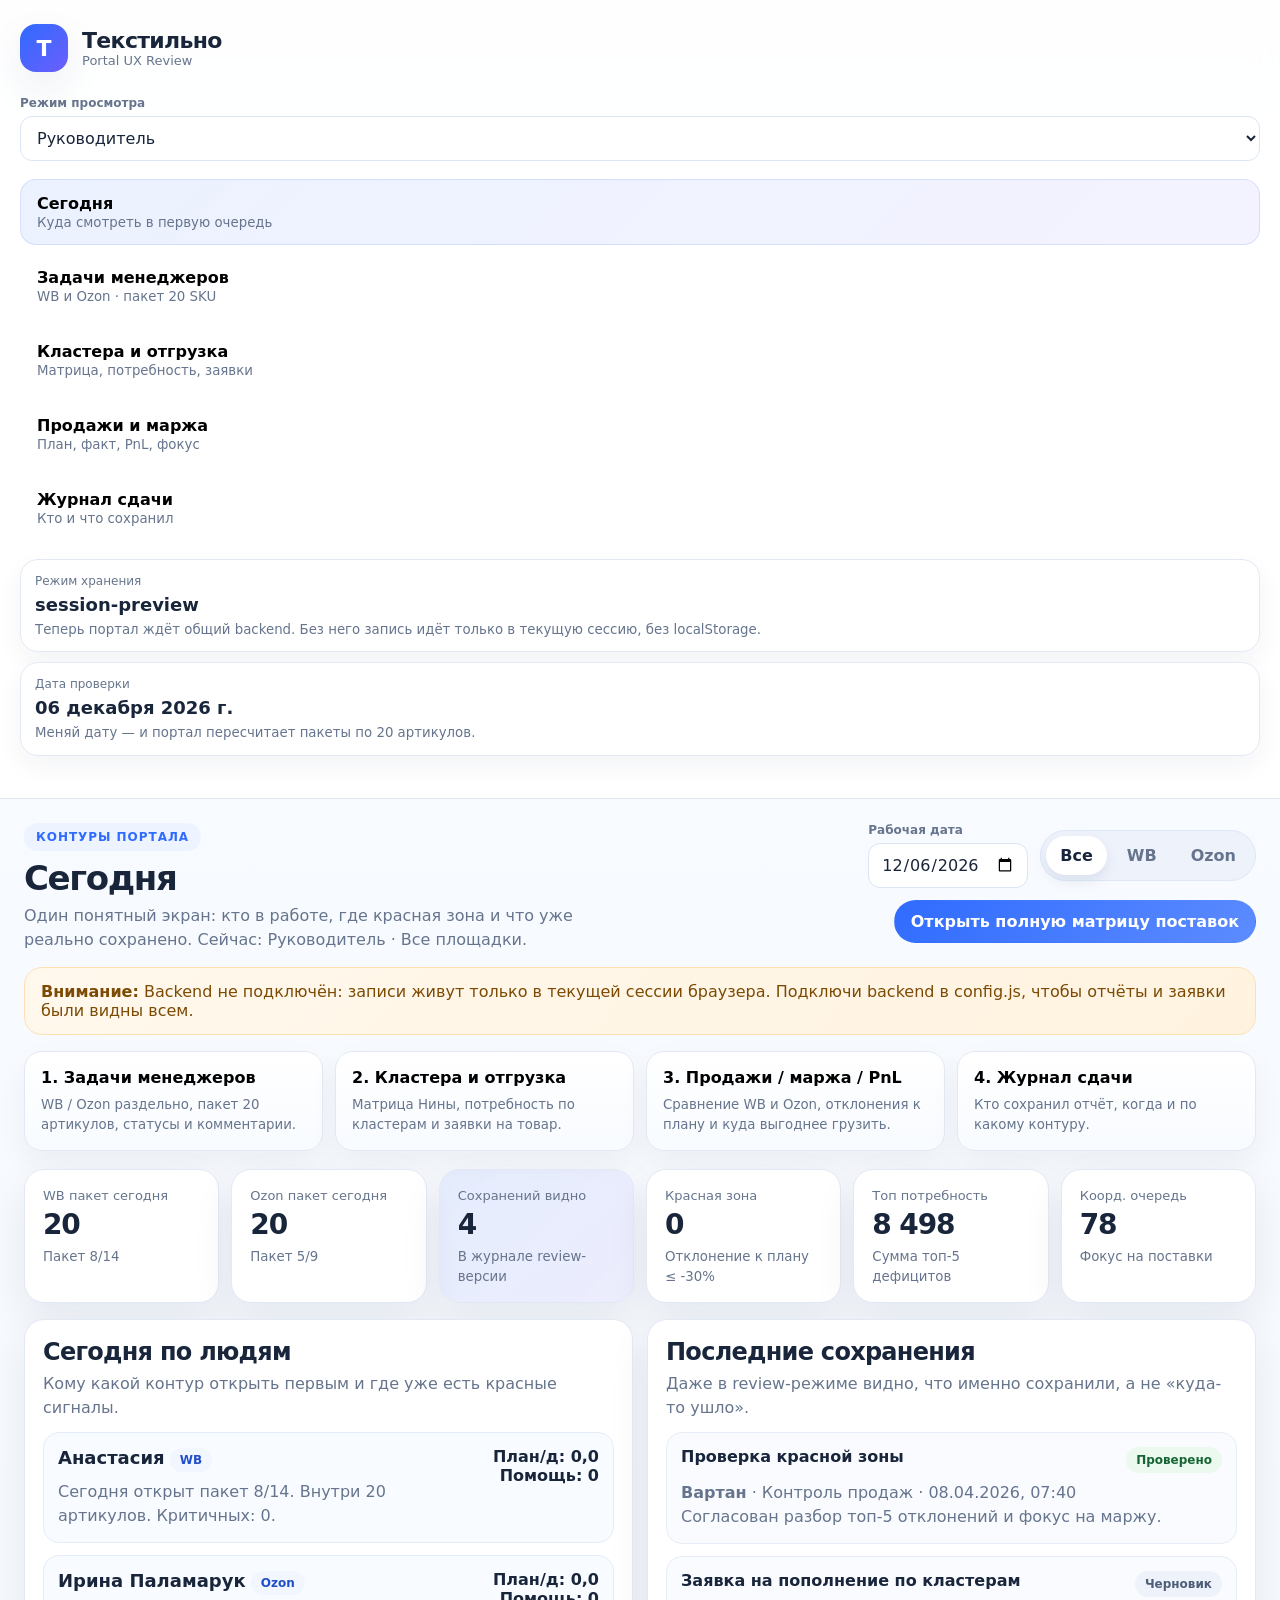
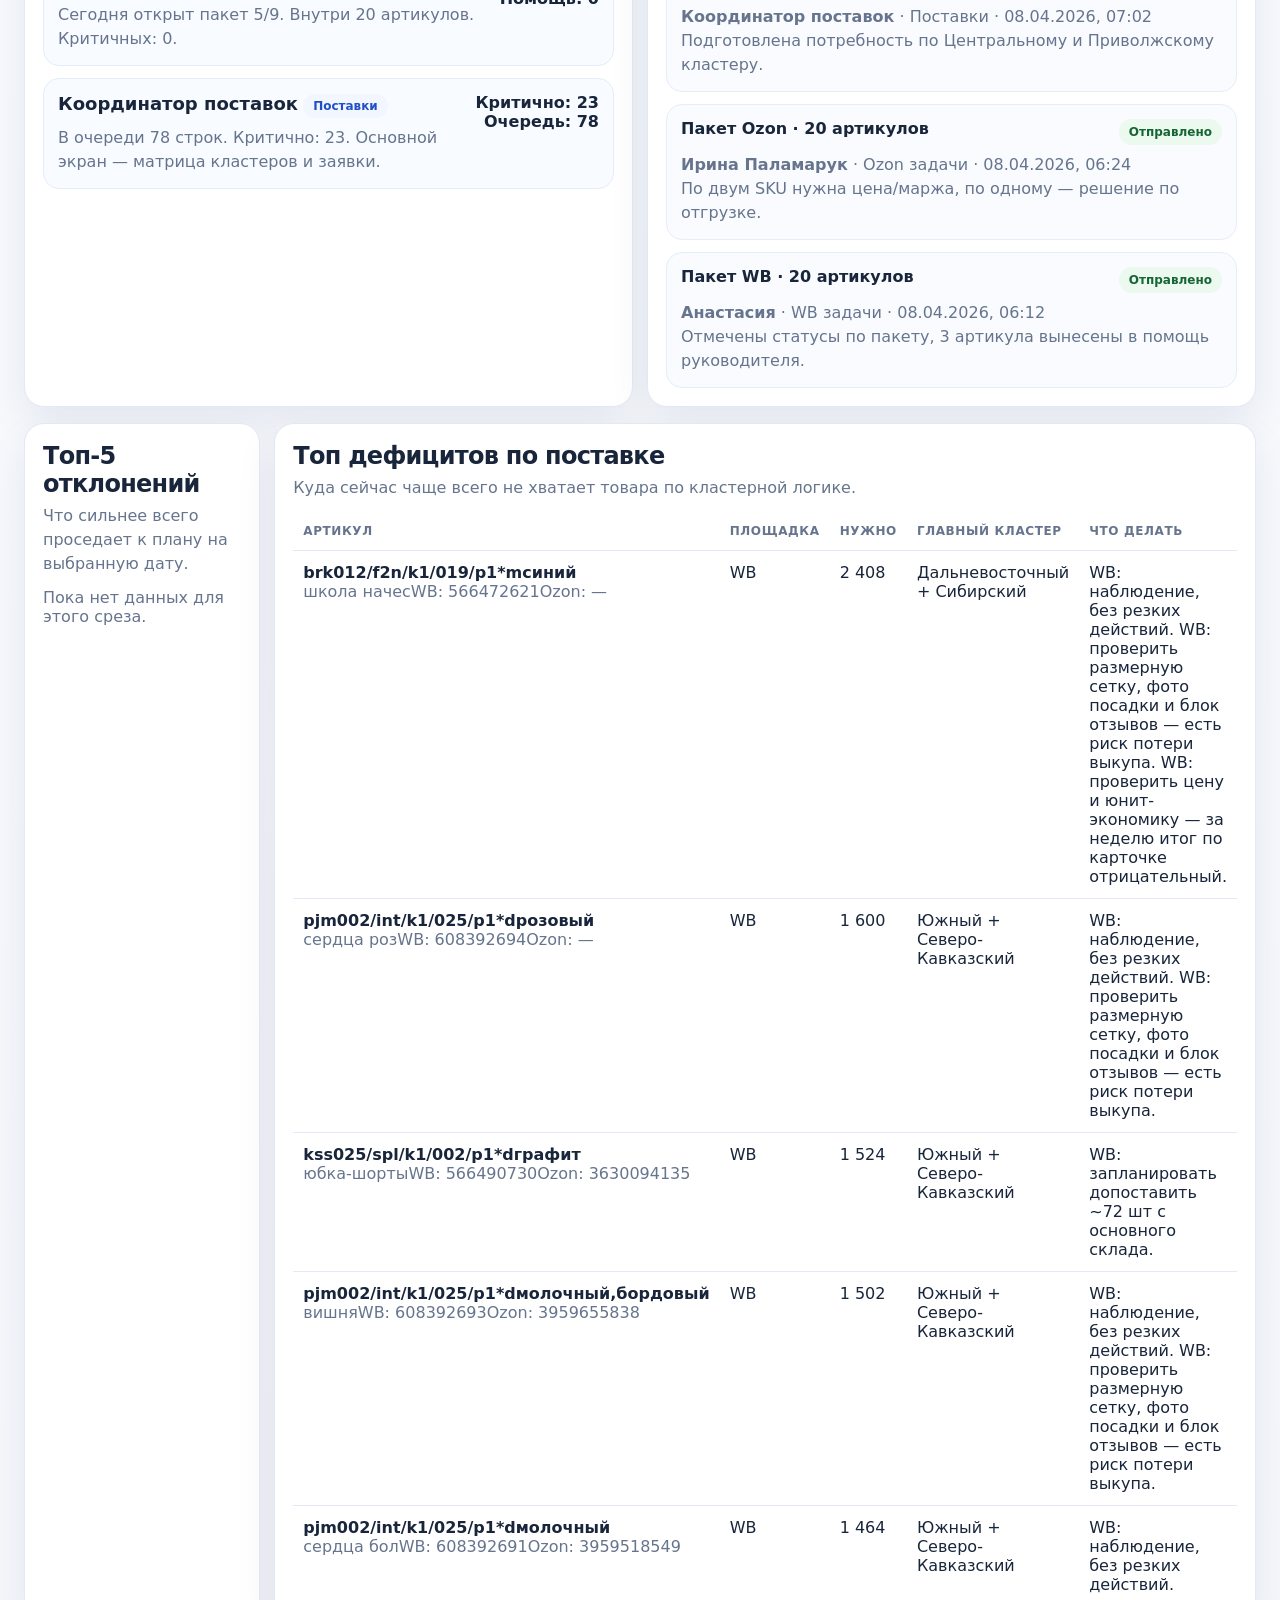
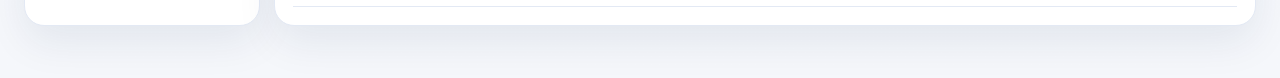
==== index.html @ 6811f9a3 "Add files via upload" ====
<!DOCTYPE html>
<html lang="ru">
<head>
  <meta charset="UTF-8" />
  <meta name="viewport" content="width=device-width, initial-scale=1.0" />
  <title>Текстильно · Portal UX Review</title>
  <meta name="description" content="UX-review версия портала Текстильно: контуры задач, поставок, контроля и отчетности в одном понятном каркасе." />
  <link rel="stylesheet" href="portal.css" />
  <script src="config.js"></script>
  <script defer src="shared-storage.js"></script>
  <script defer src="portal.js"></script>
</head>
<body>
  <div class="portal-shell">
    <aside class="sidebar">
      <div class="brand-block">
        <div class="brand-mark">Т</div>
        <div>
          <div class="brand-name">Текстильно</div>
          <div class="brand-sub">Portal UX Review</div>
        </div>
      </div>

      <section class="side-section">
        <label class="field">
          <span>Режим просмотра</span>
          <select id="roleSelect">
            <option value="leader">Руководитель</option>
            <option value="manager_wb">Менеджер WB</option>
            <option value="manager_ozon">Менеджер Ozon</option>
            <option value="coordinator_supply">Координатор поставок</option>
          </select>
        </label>
      </section>

      <nav class="main-nav" id="mainNav">
        <button class="nav-link active" data-view="dashboard"><span>Сегодня</span><small>Куда смотреть в первую очередь</small></button>
        <button class="nav-link" data-view="tasks"><span>Задачи менеджеров</span><small>WB и Ozon · пакет 20 SKU</small></button>
        <button class="nav-link" data-view="supply"><span>Кластера и отгрузка</span><small>Матрица, потребность, заявки</small></button>
        <button class="nav-link" data-view="control"><span>Продажи и маржа</span><small>План, факт, PnL, фокус</small></button>
        <button class="nav-link" data-view="reports"><span>Журнал сдачи</span><small>Кто и что сохранил</small></button>
      </nav>

      <section class="side-section compact-cards">
        <article class="mini-card">
          <span>Режим хранения</span>
          <strong id="storageModeLabel">—</strong>
          <small>Теперь портал ждёт общий backend. Без него запись идёт только в текущую сессию, без localStorage.</small>
        </article>
        <article class="mini-card">
          <span>Дата проверки</span>
          <strong id="currentDateLabel">—</strong>
          <small>Меняй дату — и портал пересчитает пакеты по 20 артикулов.</small>
        </article>
      </section>
    </aside>

    <div class="content-shell">
      <header class="topbar">
        <div>
          <div class="eyebrow">Контуры портала</div>
          <h1 id="pageTitle">Обзор</h1>
          <p id="pageSubtitle">Собрали один понятный каркас: задачи, поставки, контроль продаж и видимость отчетности.</p>
        </div>
        <div class="topbar-actions">
          <label class="field compact">
            <span>Рабочая дата</span>
            <input id="workDateInput" type="date" />
          </label>
          <div class="segmented" id="platformToggle">
            <button class="seg-btn active" data-platform="All" type="button">Все</button>
            <button class="seg-btn" data-platform="WB" type="button">WB</button>
            <button class="seg-btn" data-platform="Ozon" type="button">Ozon</button>
          </div>
          <a class="btn btn-primary" href="nina.html">Открыть полную матрицу поставок</a>
        </div>
      </header>

      <section class="sync-banner" id="syncBanner">
        <strong>Важно:</strong> это review-сборка для проверки удобства. Она показывает, что именно сохранено и кем, но общая центральная синхронизация появится после подключения Supabase.
      </section>

      <section class="contour-strip" id="contourStrip">
        <button class="contour-tile active" data-view="tasks" type="button">
          <strong>1. Задачи менеджеров</strong>
          <small>WB / Ozon раздельно, пакет 20 артикулов, статусы и комментарии.</small>
        </button>
        <button class="contour-tile" data-view="supply" type="button">
          <strong>2. Кластера и отгрузка</strong>
          <small>Матрица Нины, потребность по кластерам и заявки на товар.</small>
        </button>
        <button class="contour-tile" data-view="control" type="button">
          <strong>3. Продажи / маржа / PnL</strong>
          <small>Сравнение WB и Ozon, отклонения к плану и куда выгоднее грузить.</small>
        </button>
        <button class="contour-tile" data-view="reports" type="button">
          <strong>4. Журнал сдачи</strong>
          <small>Кто сохранил отчёт, когда и по какому контуру.</small>
        </button>
      </section>

      <main class="views">
        <section class="view active" id="view-dashboard">
          <section class="kpi-grid" id="dashboardCards"></section>

          <section class="two-col">
            <article class="panel">
              <div class="panel-head">
                <div>
                  <h2>Сегодня по людям</h2>
                  <p>Кому какой контур открыть первым и где уже есть красные сигналы.</p>
                </div>
              </div>
              <div id="peopleFocus" class="stack-list"></div>
            </article>

            <article class="panel">
              <div class="panel-head">
                <div>
                  <h2>Последние сохранения</h2>
                  <p>Даже в review-режиме видно, что именно сохранили, а не «куда-то ушло».</p>
                </div>
              </div>
              <div id="activityFeed" class="activity-feed"></div>
            </article>
          </section>

          <section class="two-col">
            <article class="panel">
              <div class="panel-head">
                <div>
                  <h2>Топ-5 отклонений</h2>
                  <p>Что сильнее всего проседает к плану на выбранную дату.</p>
                </div>
              </div>
              <div id="dashboardDeviations" class="simple-table-wrap"></div>
            </article>

            <article class="panel">
              <div class="panel-head">
                <div>
                  <h2>Топ дефицитов по поставке</h2>
                  <p>Куда сейчас чаще всего не хватает товара по кластерной логике.</p>
                </div>
              </div>
              <div id="dashboardSupply" class="simple-table-wrap"></div>
            </article>
          </section>
        </section>

        <section class="view" id="view-tasks">
          <section class="panel panel-margin">
            <div class="panel-head panel-head-spread">
              <div>
                <h2>Пакет задач на день</h2>
                <p id="taskPackMeta">Фиксируем пакет по 20 артикулов. Менеджер отмечает только статус и комментарий.</p>
              </div>
              <div class="toolbar compact-toolbar">
                <label class="field compact">
                  <span>Статус</span>
                  <select id="taskStatusFilter">
                    <option value="all">Все</option>
                    <option value="todo">Не начато</option>
                    <option value="in_progress">В работе</option>
                    <option value="done">Готово</option>
                    <option value="need_help">Нужна помощь</option>
                  </select>
                </label>
                <label class="field search-field">
                  <span>Поиск</span>
                  <input id="taskSearchInput" type="search" placeholder="Артикул, товар, задача" />
                </label>
                <button class="btn btn-ghost" id="saveDailySummaryBtn" type="button">Сохранить срез дня</button>
              </div>
            </div>
            <div id="taskManagerCard" class="manager-focus-card"></div>
            <div class="table-scroll" id="tasksTableWrap"></div>
          </section>
        </section>

        <section class="view" id="view-supply">
          <section class="kpi-grid" id="supplyCards"></section>

          <section class="two-col supply-layout">
            <article class="panel">
              <div class="panel-head">
                <div>
                  <h2>Куда сейчас не хватает товара</h2>
                  <p>Топ артикулов по суммарной потребности и главный кластерный провал.</p>
                </div>
                <a class="btn btn-ghost" href="nina.html">Перейти в матрицу</a>
              </div>
              <div id="supplyDeficitsTable" class="simple-table-wrap"></div>
            </article>

            <article class="panel">
              <div class="panel-head">
                <div>
                  <h2>Потребность по кластерам</h2>
                  <p>Компактно, чтобы понять, куда смотреть раньше полной матрицы.</p>
                </div>
              </div>
              <div id="clusterNeedTable" class="simple-table-wrap"></div>
            </article>
          </section>
        </section>

        <section class="view" id="view-control">
          <section class="two-col control-top">
            <article class="panel chart-panel">
              <div class="panel-head panel-head-spread">
                <div>
                  <h2>План vs факт по дням</h2>
                  <p>Не весь зоопарк метрик, а одна понятная картинка по выбранному артикулу.</p>
                </div>
                <div class="toolbar compact-toolbar">
                  <label class="field compact wide-select">
                    <span>Артикул</span>
                    <select id="chartArticleSelect"></select>
                  </label>
                  <div class="segmented" id="metricToggle">
                    <button class="seg-btn active" data-metric="orders" type="button">Заказы</button>
                    <button class="seg-btn" data-metric="revenue" type="button">Выручка</button>
                  </div>
                </div>
              </div>
              <div id="chartMeta" class="chart-meta">—</div>
              <div id="lineChart" class="line-chart"></div>
            </article>

            <article class="panel">
              <div class="panel-head">
                <div>
                  <h2>Куда выгоднее грузить</h2>
                  <p>Для SKU, которые есть и на WB, и на Ozon: смотрим плановую маржу и текущий темп.</p>
                </div>
              </div>
              <div id="marginCompareTable" class="simple-table-wrap"></div>
            </article>
          </section>

          <section class="panel panel-margin">
            <div class="panel-head">
              <div>
                <h2>Красная зона к плану</h2>
                <p>Отдельно от дневных задач: это то, что уже мешает продажам и марже.</p>
              </div>
            </div>
            <div id="controlDeviationTable" class="simple-table-wrap"></div>
          </section>
        </section>

        <section class="view" id="view-reports">
          <section class="panel panel-margin">
            <div class="panel-head panel-head-spread">
              <div>
                <h2>Журнал отчетности</h2>
                <p>Главная проверка удобства: видно ли, кто и что сохранил.</p>
              </div>
              <div class="toolbar compact-toolbar">
                <button class="btn btn-ghost" id="exportReportsBtn" type="button">Экспорт JSON</button>
                <label class="btn btn-ghost btn-file" for="importReportsInput">Импорт JSON<input id="importReportsInput" type="file" accept=".json" /></label>
              </div>
            </div>
            <div class="report-summary" id="reportSummary"></div>
            <div id="reportsTable" class="simple-table-wrap"></div>
          </section>
        </section>
      </main>
    </div>
  </div>
</body>
</html>
---- portal.css ----
:root {
  --bg: #f5f7fb;
  --panel: #ffffff;
  --line: #e3e9f4;
  --line-soft: rgba(47, 107, 255, .12);
  --text: #18253a;
  --muted: #66758d;
  --blue: #2f6bff;
  --blue-soft: #eef4ff;
  --green: #1f7a4d;
  --green-soft: #ecf8f1;
  --amber: #9f6500;
  --amber-soft: #fff3dc;
  --red: #b42318;
  --red-soft: #ffe8e8;
  --purple: #6d5efc;
  --shadow: 0 16px 40px rgba(17, 37, 82, .08);
  --radius-xl: 28px;
  --radius-lg: 20px;
  --radius-md: 16px;
  --radius-sm: 12px;
  --font: Inter, ui-sans-serif, system-ui, -apple-system, BlinkMacSystemFont, "Segoe UI", sans-serif;
}
* { box-sizing: border-box; }
html, body { margin: 0; padding: 0; }
body {
  min-height: 100vh;
  background: linear-gradient(180deg, #eef3ff 0%, #f8fbff 140px, var(--bg) 100%);
  color: var(--text);
  font-family: var(--font);
}
button, input, select, textarea { font: inherit; }
a { color: inherit; text-decoration: none; }
.portal-shell {
  display: grid;
  grid-template-columns: 300px 1fr;
  min-height: 100vh;
}
.sidebar {
  border-right: 1px solid var(--line);
  background: rgba(255,255,255,.9);
  backdrop-filter: blur(10px);
  padding: 24px 20px;
  position: sticky;
  top: 0;
  height: 100vh;
  overflow-y: auto;
}
.brand-block {
  display: flex;
  align-items: center;
  gap: 14px;
  margin-bottom: 24px;
}
.brand-mark {
  width: 48px;
  height: 48px;
  display: grid;
  place-items: center;
  border-radius: 16px;
  background: linear-gradient(135deg, var(--blue), var(--purple));
  color: #fff;
  font-weight: 900;
  font-size: 22px;
  box-shadow: var(--shadow);
}
.brand-name {
  font-size: 22px;
  font-weight: 800;
  letter-spacing: -.03em;
}
.brand-sub {
  color: var(--muted);
  font-size: 13px;
}
.side-section { margin-bottom: 18px; }
.main-nav {
  display: flex;
  flex-direction: column;
  gap: 8px;
  margin-bottom: 18px;
}
.nav-link {
  display: flex;
  flex-direction: column;
  gap: 2px;
  width: 100%;
  text-align: left;
  border: 1px solid transparent;
  background: transparent;
  border-radius: 16px;
  padding: 14px 16px;
  cursor: pointer;
  transition: .15s ease;
}
.nav-link span { font-weight: 800; }
.nav-link small { color: var(--muted); }
.nav-link.active {
  background: linear-gradient(135deg, rgba(47,107,255,.09), rgba(109,94,252,.08));
  border-color: rgba(47,107,255,.14);
}
.nav-link:hover { background: rgba(47,107,255,.06); }
.compact-cards { display: grid; gap: 10px; }
.mini-card {
  border: 1px solid var(--line);
  background: #fff;
  border-radius: 18px;
  padding: 14px 14px 12px;
  box-shadow: 0 10px 26px rgba(17, 37, 82, .05);
}
.mini-card span { display: block; color: var(--muted); font-size: 12px; margin-bottom: 6px; }
.mini-card strong { display: block; font-size: 18px; margin-bottom: 4px; }
.mini-card small { color: var(--muted); line-height: 1.45; }
.content-shell {
  padding: 24px 24px 36px;
}
.topbar {
  display: flex;
  justify-content: space-between;
  gap: 18px;
  align-items: flex-start;
  margin-bottom: 14px;
}
.eyebrow {
  display: inline-flex;
  align-items: center;
  border-radius: 999px;
  padding: 7px 12px;
  background: var(--blue-soft);
  color: var(--blue);
  font-size: 12px;
  font-weight: 800;
  letter-spacing: .08em;
  text-transform: uppercase;
}
.topbar h1 {
  margin: 10px 0 8px;
  font-size: 34px;
  line-height: 1.03;
  letter-spacing: -.04em;
}
.topbar p {
  margin: 0;
  max-width: 760px;
  color: var(--muted);
  line-height: 1.55;
}
.topbar-actions {
  display: flex;
  flex-wrap: wrap;
  gap: 12px;
  align-items: center;
  justify-content: flex-end;
}
.field {
  display: flex;
  flex-direction: column;
  gap: 6px;
  min-width: 0;
}
.field span {
  color: var(--muted);
  font-size: 12px;
  font-weight: 700;
}
.field input,
.field select,
.field textarea {
  width: 100%;
  border: 1px solid #dbe5f4;
  background: #fff;
  border-radius: 12px;
  padding: 11px 12px;
  color: var(--text);
}
.field.compact { width: 160px; }
.search-field { min-width: 280px; }
.wide-select { min-width: 340px; }
.sync-banner {
  border: 1px solid #ffe0b2;
  background: linear-gradient(135deg, #fff8ec, #fff3e0);
  color: #7c4a03;
  border-radius: 18px;
  padding: 14px 16px;
  margin-bottom: 16px;
}
.segmented {
  display: inline-flex;
  gap: 6px;
  background: #edf2fb;
  border: 1px solid #dde7f8;
  border-radius: 999px;
  padding: 5px;
  flex-wrap: wrap;
}
.seg-btn {
  border: none;
  background: transparent;
  border-radius: 999px;
  padding: 10px 14px;
  cursor: pointer;
  color: var(--muted);
  font-weight: 800;
}
.seg-btn.active {
  background: #fff;
  color: var(--text);
  box-shadow: 0 6px 14px rgba(17, 37, 82, .08);
}
.btn {
  border: 1px solid var(--line);
  background: #fff;
  color: var(--text);
  border-radius: 999px;
  padding: 11px 16px;
  font-weight: 800;
  cursor: pointer;
}
.btn-primary {
  border-color: transparent;
  color: #fff;
  background: linear-gradient(135deg, var(--blue), #5d8cff);
}
.btn-file input { display: none; }

.contour-strip {
  display: grid;
  grid-template-columns: repeat(4, minmax(0, 1fr));
  gap: 12px;
  margin-bottom: 18px;
}
.contour-tile {
  border: 1px solid var(--line);
  background: linear-gradient(180deg, #ffffff, #f8fbff);
  border-radius: 18px;
  padding: 16px;
  text-align: left;
  cursor: pointer;
  box-shadow: 0 12px 30px rgba(17, 37, 82, .05);
  transition: .15s ease;
}
.contour-tile strong { display:block; font-size: 16px; margin-bottom: 8px; }
.contour-tile small { display:block; color: var(--muted); line-height: 1.45; }
.contour-tile.active { border-color: rgba(47,107,255,.24); background: linear-gradient(135deg, rgba(47,107,255,.10), rgba(109,94,252,.08)); }
.contour-tile:hover { transform: translateY(-1px); }

.views { display: block; }
.view { display: none; }
.view.active { display: block; }
.kpi-grid {
  display: grid;
  grid-template-columns: repeat(auto-fit, minmax(180px, 1fr));
  gap: 12px;
  margin-bottom: 16px;
}
.kpi-card, .panel {
  border: 1px solid var(--line);
  background: var(--panel);
  border-radius: var(--radius-lg);
  box-shadow: var(--shadow);
}
.kpi-card { padding: 18px 18px 16px; }
.kpi-card span { display: block; color: var(--muted); font-size: 13px; margin-bottom: 8px; }
.kpi-card strong { display: block; font-size: 28px; line-height: 1.02; letter-spacing: -.04em; }
.kpi-card small { color: var(--muted); display: block; margin-top: 8px; line-height: 1.45; }
.kpi-card.highlight { background: linear-gradient(135deg, rgba(47,107,255,.09), rgba(109,94,252,.08)); }
.two-col {
  display: grid;
  grid-template-columns: 1fr 1fr;
  gap: 14px;
  margin-bottom: 16px;
}
.panel { padding: 18px; }
.panel-margin { margin-bottom: 16px; }
.panel-head {
  display: flex;
  gap: 12px;
  align-items: flex-start;
  justify-content: space-between;
  margin-bottom: 12px;
}
.panel-head h2 { margin: 0; font-size: 24px; letter-spacing: -.03em; }
.panel-head p { margin: 6px 0 0; color: var(--muted); line-height: 1.5; }
.stack-list { display: grid; gap: 12px; }
.person-card {
  display: grid;
  grid-template-columns: 1fr auto;
  gap: 14px;
  padding: 14px;
  border-radius: 16px;
  background: #f8fbff;
  border: 1px solid #e3edf9;
}
.person-card strong { font-size: 18px; }
.person-card p { margin: 8px 0 0; color: var(--muted); line-height: 1.5; }
.person-stats { text-align: right; }
.person-stats .stat { display: block; font-weight: 800; }
.simple-table-wrap { overflow: auto; }
.simple-table {
  width: 100%;
  border-collapse: collapse;
  min-width: 720px;
}
.simple-table th,
.simple-table td {
  text-align: left;
  padding: 12px 10px;
  border-bottom: 1px solid var(--line);
  vertical-align: top;
}
.simple-table th {
  color: var(--muted);
  font-size: 12px;
  text-transform: uppercase;
  letter-spacing: .05em;
  white-space: nowrap;
}
.simple-table td strong { display: block; }
.badge {
  display: inline-flex;
  align-items: center;
  border-radius: 999px;
  padding: 6px 10px;
  font-size: 12px;
  font-weight: 800;
}
.badge.critical { background: #fde7e7; color: #9f1c1c; }
.badge.high { background: #fff1dd; color: #8f5705; }
.badge.medium { background: #ecf3ff; color: #1f5ad7; }
.badge.low { background: #eaf8ee; color: #166534; }
.badge.todo { background: #edf2fb; color: #4e5d78; }
.badge.in_progress { background: #fff3dc; color: #a66500; }
.badge.done { background: #ebf9ef; color: #166534; }
.badge.need_help { background: #ffe8e8; color: #b42318; }
.activity-feed { display: grid; gap: 12px; }
.activity-item {
  border: 1px solid #e6edf9;
  background: #f9fbff;
  border-radius: 16px;
  padding: 14px;
}
.activity-head {
  display: flex;
  justify-content: space-between;
  gap: 10px;
  margin-bottom: 8px;
}
.activity-item p { margin: 0; color: var(--muted); line-height: 1.5; }
.toolbar {
  display: flex;
  flex-wrap: wrap;
  gap: 12px;
  align-items: flex-end;
}
.compact-toolbar { justify-content: flex-end; }
.manager-focus-card {
  margin-bottom: 14px;
  padding: 14px;
  border-radius: 18px;
  background: linear-gradient(135deg, rgba(47,107,255,.08), rgba(109,94,252,.06));
  border: 1px solid rgba(47,107,255,.12);
}
.manager-focus-card h3 { margin: 0 0 6px; font-size: 20px; }
.manager-focus-card p { margin: 0; color: var(--muted); line-height: 1.5; }
.table-scroll { overflow: auto; }
.tasks-table {
  width: 100%;
  min-width: 1240px;
  border-collapse: collapse;
}
.tasks-table th,
.tasks-table td {
  border-bottom: 1px solid var(--line);
  padding: 12px 10px;
  vertical-align: top;
}
.tasks-table th {
  position: sticky;
  top: 0;
  background: #fff;
  color: var(--muted);
  font-size: 12px;
  text-transform: uppercase;
  letter-spacing: .05em;
  z-index: 1;
}
.row-actions {
  display: flex;
  gap: 8px;
  align-items: center;
}
.inline-input, .inline-select {
  width: 100%;
  border: 1px solid #dbe5f4;
  border-radius: 10px;
  padding: 9px 10px;
  background: #fff;
}
.inline-note {
  min-width: 240px;
}
.help-text { color: var(--muted); font-size: 13px; line-height: 1.45; }
.chart-panel { min-height: 420px; }
.chart-meta { color: var(--muted); margin-bottom: 12px; }
.line-chart {
  min-height: 280px;
  border: 1px solid #e7eef8;
  border-radius: 18px;
  background: linear-gradient(180deg, #fafcff, #fff);
  padding: 12px;
}
.report-summary {
  display: grid;
  grid-template-columns: repeat(auto-fit, minmax(180px, 1fr));
  gap: 12px;
  margin-bottom: 14px;
}
.summary-tile {
  border: 1px solid #e7eef8;
  background: #f9fbff;
  border-radius: 16px;
  padding: 14px;
}
.summary-tile span { display: block; color: var(--muted); font-size: 12px; margin-bottom: 6px; }
.summary-tile strong { display: block; font-size: 24px; }
.cluster-chip-list { display: flex; flex-wrap: wrap; gap: 8px; }
.cluster-chip {
  display: inline-flex;
  align-items: center;
  gap: 6px;
  padding: 8px 10px;
  border-radius: 999px;
  background: #f4f7fc;
  border: 1px solid #e1e9f6;
  color: var(--text);
}
.muted { color: var(--muted); }
.positive { color: var(--green); }
.negative { color: var(--red); }
.pill-note {
  display: inline-flex;
  align-items: center;
  gap: 6px;
  border-radius: 999px;
  padding: 5px 10px;
  background: #f2f6ff;
  color: #204fc7;
  font-size: 12px;
  font-weight: 800;
}
@media (max-width: 1280px) {
  .portal-shell { grid-template-columns: 1fr; }
  .sidebar {
    position: static;
    height: auto;
    border-right: none;
    border-bottom: 1px solid var(--line);
  }
}
@media (max-width: 980px) {
  .topbar, .two-col { grid-template-columns: 1fr; display: block; }
  .two-col > * { margin-bottom: 14px; }
  .topbar-actions { justify-content: flex-start; margin-top: 14px; }
}

@media (max-width: 1200px){ .contour-strip{grid-template-columns:repeat(2,minmax(0,1fr));} }
@media (max-width: 760px){ .contour-strip{grid-template-columns:1fr;} }
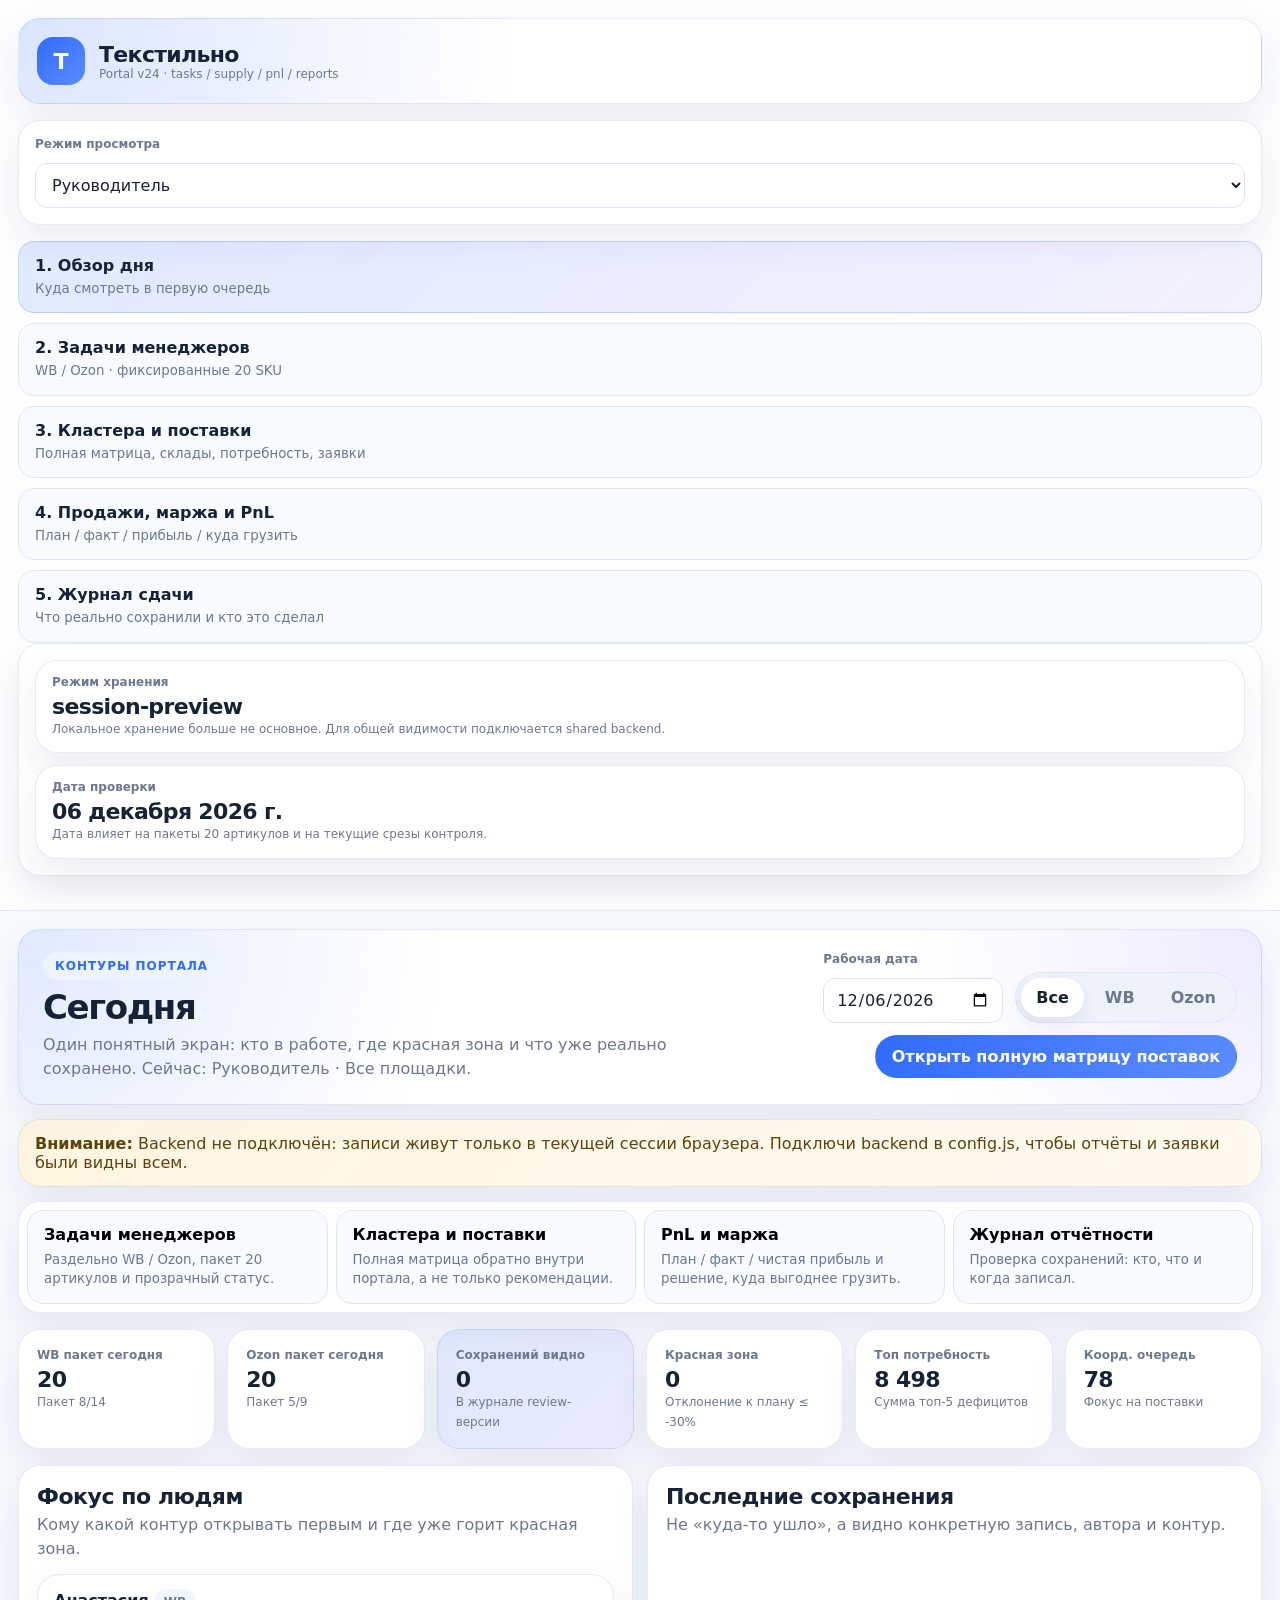
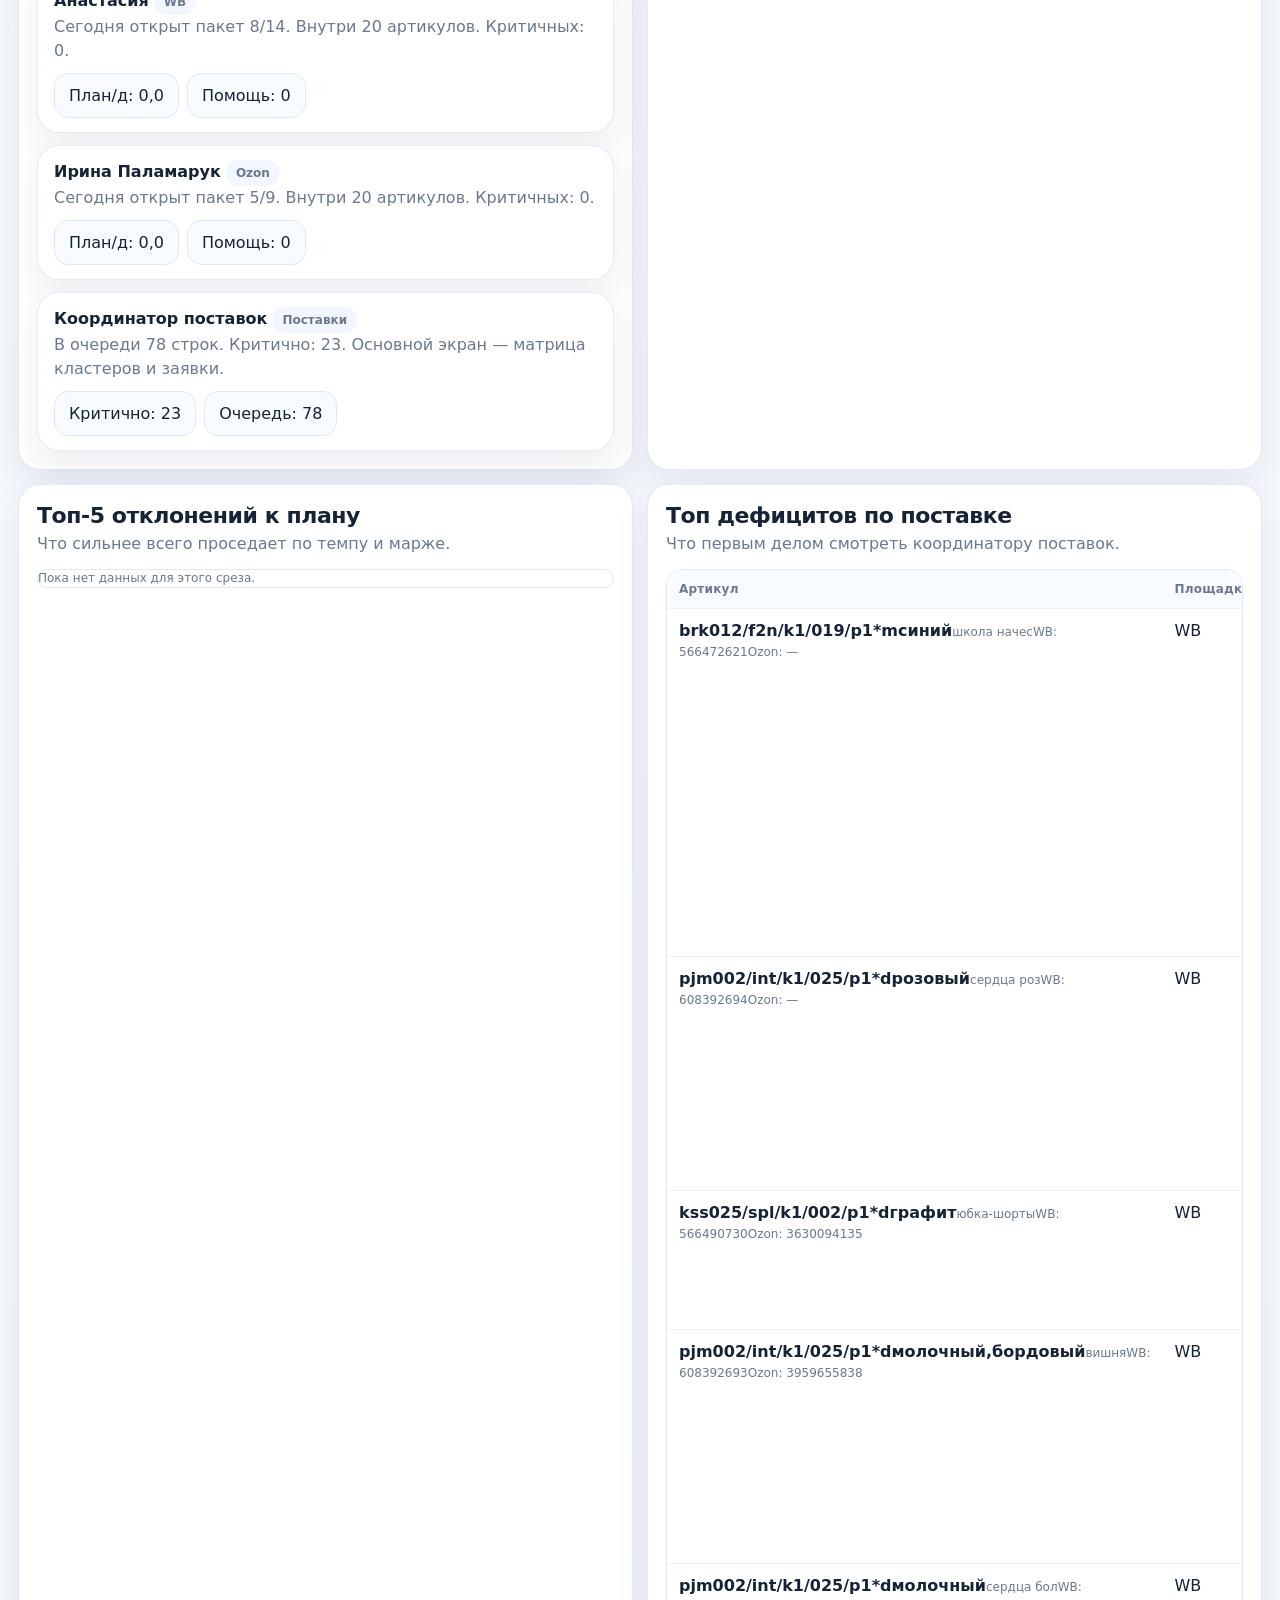
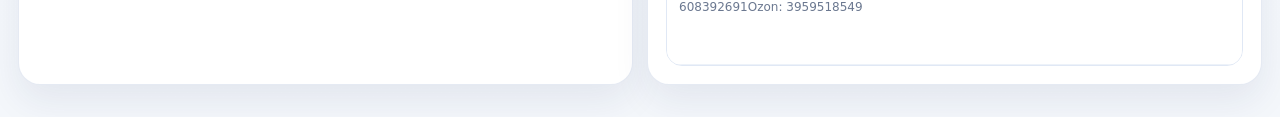
==== commit eef8627f: "Add files via upload" ====
--- a/index.html
+++ b/index.html
@@ -3,8 +3,8 @@
 <head>
   <meta charset="UTF-8" />
   <meta name="viewport" content="width=device-width, initial-scale=1.0" />
-  <title>Текстильно · Portal UX Review</title>
-  <meta name="description" content="UX-review версия портала Текстильно: контуры задач, поставок, контроля и отчетности в одном понятном каркасе." />
+  <title>Текстильно · Portal v24</title>
+  <meta name="description" content="Портал Текстильно: задачи менеджеров, кластера и поставки, продажи, PnL и журнал сдачи." />
   <link rel="stylesheet" href="portal.css" />
   <script src="config.js"></script>
   <script defer src="shared-storage.js"></script>
@@ -17,7 +17,7 @@
         <div class="brand-mark">Т</div>
         <div>
           <div class="brand-name">Текстильно</div>
-          <div class="brand-sub">Portal UX Review</div>
+          <div class="brand-sub">Portal v24 · tasks / supply / pnl / reports</div>
         </div>
       </div>
 
@@ -34,23 +34,23 @@
       </section>
 
       <nav class="main-nav" id="mainNav">
-        <button class="nav-link active" data-view="dashboard"><span>Сегодня</span><small>Куда смотреть в первую очередь</small></button>
-        <button class="nav-link" data-view="tasks"><span>Задачи менеджеров</span><small>WB и Ozon · пакет 20 SKU</small></button>
-        <button class="nav-link" data-view="supply"><span>Кластера и отгрузка</span><small>Матрица, потребность, заявки</small></button>
-        <button class="nav-link" data-view="control"><span>Продажи и маржа</span><small>План, факт, PnL, фокус</small></button>
-        <button class="nav-link" data-view="reports"><span>Журнал сдачи</span><small>Кто и что сохранил</small></button>
+        <button class="nav-link active" data-view="dashboard"><span>1. Обзор дня</span><small>Куда смотреть в первую очередь</small></button>
+        <button class="nav-link" data-view="tasks"><span>2. Задачи менеджеров</span><small>WB / Ozon · фиксированные 20 SKU</small></button>
+        <button class="nav-link" data-view="supply"><span>3. Кластера и поставки</span><small>Полная матрица, склады, потребность, заявки</small></button>
+        <button class="nav-link" data-view="control"><span>4. Продажи, маржа и PnL</span><small>План / факт / прибыль / куда грузить</small></button>
+        <button class="nav-link" data-view="reports"><span>5. Журнал сдачи</span><small>Что реально сохранили и кто это сделал</small></button>
       </nav>
 
       <section class="side-section compact-cards">
         <article class="mini-card">
           <span>Режим хранения</span>
           <strong id="storageModeLabel">—</strong>
-          <small>Теперь портал ждёт общий backend. Без него запись идёт только в текущую сессию, без localStorage.</small>
+          <small>Локальное хранение больше не основное. Для общей видимости подключается shared backend.</small>
         </article>
         <article class="mini-card">
           <span>Дата проверки</span>
           <strong id="currentDateLabel">—</strong>
-          <small>Меняй дату — и портал пересчитает пакеты по 20 артикулов.</small>
+          <small>Дата влияет на пакеты 20 артикулов и на текущие срезы контроля.</small>
         </article>
       </section>
     </aside>
@@ -59,8 +59,8 @@
       <header class="topbar">
         <div>
           <div class="eyebrow">Контуры портала</div>
-          <h1 id="pageTitle">Обзор</h1>
-          <p id="pageSubtitle">Собрали один понятный каркас: задачи, поставки, контроль продаж и видимость отчетности.</p>
+          <h1 id="pageTitle">Обзор дня</h1>
+          <p id="pageSubtitle">Один портал без каши: задачи, поставки, продажи, PnL и журнал сдачи.</p>
         </div>
         <div class="topbar-actions">
           <label class="field compact">
@@ -72,30 +72,30 @@
             <button class="seg-btn" data-platform="WB" type="button">WB</button>
             <button class="seg-btn" data-platform="Ozon" type="button">Ozon</button>
           </div>
-          <a class="btn btn-primary" href="nina.html">Открыть полную матрицу поставок</a>
+          <a class="btn btn-primary" id="openSupplyFullLink" href="nina.html">Открыть полную матрицу поставок</a>
         </div>
       </header>
 
       <section class="sync-banner" id="syncBanner">
-        <strong>Важно:</strong> это review-сборка для проверки удобства. Она показывает, что именно сохранено и кем, но общая центральная синхронизация появится после подключения Supabase.
+        <strong>Важно:</strong> сейчас портал показывает, какой режим хранения подключён. Если backend не настроен, banner честно скажет, что записи пока не общие.
       </section>
 
       <section class="contour-strip" id="contourStrip">
         <button class="contour-tile active" data-view="tasks" type="button">
-          <strong>1. Задачи менеджеров</strong>
-          <small>WB / Ozon раздельно, пакет 20 артикулов, статусы и комментарии.</small>
+          <strong>Задачи менеджеров</strong>
+          <small>Раздельно WB / Ozon, пакет 20 артикулов и прозрачный статус.</small>
         </button>
         <button class="contour-tile" data-view="supply" type="button">
-          <strong>2. Кластера и отгрузка</strong>
-          <small>Матрица Нины, потребность по кластерам и заявки на товар.</small>
+          <strong>Кластера и поставки</strong>
+          <small>Полная матрица обратно внутри портала, а не только рекомендации.</small>
         </button>
         <button class="contour-tile" data-view="control" type="button">
-          <strong>3. Продажи / маржа / PnL</strong>
-          <small>Сравнение WB и Ozon, отклонения к плану и куда выгоднее грузить.</small>
+          <strong>PnL и маржа</strong>
+          <small>План / факт / чистая прибыль и решение, куда выгоднее грузить.</small>
         </button>
         <button class="contour-tile" data-view="reports" type="button">
-          <strong>4. Журнал сдачи</strong>
-          <small>Кто сохранил отчёт, когда и по какому контуру.</small>
+          <strong>Журнал отчётности</strong>
+          <small>Проверка сохранений: кто, что и когда записал.</small>
         </button>
       </section>
 
@@ -107,8 +107,8 @@
             <article class="panel">
               <div class="panel-head">
                 <div>
-                  <h2>Сегодня по людям</h2>
-                  <p>Кому какой контур открыть первым и где уже есть красные сигналы.</p>
+                  <h2>Фокус по людям</h2>
+                  <p>Кому какой контур открывать первым и где уже горит красная зона.</p>
                 </div>
               </div>
               <div id="peopleFocus" class="stack-list"></div>
@@ -118,7 +118,7 @@
               <div class="panel-head">
                 <div>
                   <h2>Последние сохранения</h2>
-                  <p>Даже в review-режиме видно, что именно сохранили, а не «куда-то ушло».</p>
+                  <p>Не «куда-то ушло», а видно конкретную запись, автора и контур.</p>
                 </div>
               </div>
               <div id="activityFeed" class="activity-feed"></div>
@@ -129,8 +129,8 @@
             <article class="panel">
               <div class="panel-head">
                 <div>
-                  <h2>Топ-5 отклонений</h2>
-                  <p>Что сильнее всего проседает к плану на выбранную дату.</p>
+                  <h2>Топ-5 отклонений к плану</h2>
+                  <p>Что сильнее всего проседает по темпу и марже.</p>
                 </div>
               </div>
               <div id="dashboardDeviations" class="simple-table-wrap"></div>
@@ -140,7 +140,7 @@
               <div class="panel-head">
                 <div>
                   <h2>Топ дефицитов по поставке</h2>
-                  <p>Куда сейчас чаще всего не хватает товара по кластерной логике.</p>
+                  <p>Что первым делом смотреть координатору поставок.</p>
                 </div>
               </div>
               <div id="dashboardSupply" class="simple-table-wrap"></div>
@@ -185,10 +185,10 @@
             <article class="panel">
               <div class="panel-head">
                 <div>
-                  <h2>Куда сейчас не хватает товара</h2>
-                  <p>Топ артикулов по суммарной потребности и главный кластерный провал.</p>
-                </div>
-                <a class="btn btn-ghost" href="nina.html">Перейти в матрицу</a>
+                  <h2>Топ дефицитов</h2>
+                  <p>Короткий управленческий срез до полной матрицы: куда сейчас не хватает товара.</p>
+                </div>
+                <a class="btn btn-ghost" href="nina.html">Открыть отдельно</a>
               </div>
               <div id="supplyDeficitsTable" class="simple-table-wrap"></div>
             </article>
@@ -197,21 +197,35 @@
               <div class="panel-head">
                 <div>
                   <h2>Потребность по кластерам</h2>
-                  <p>Компактно, чтобы понять, куда смотреть раньше полной матрицы.</p>
+                  <p>Суммарно по кластерам: нужно, запас, спрос/день.</p>
                 </div>
               </div>
               <div id="clusterNeedTable" class="simple-table-wrap"></div>
             </article>
           </section>
+
+          <section class="panel panel-margin supply-matrix-panel">
+            <div class="panel-head panel-head-spread">
+              <div>
+                <h2>Полная форма кластеров и поставок</h2>
+                <p>Возвращена прямо в портал: кластеры, склады, заказы 7/14/28, запас, производство, закупка, рекомендуемое количество и заявки.</p>
+              </div>
+              <a class="btn btn-ghost" href="nina.html">Открыть в отдельной вкладке</a>
+            </div>
+            <div class="embedded-note">Если нужно работать в полный экран или выгружать Excel для Вартана — открой матрицу отдельно. Ниже та же форма встроена внутрь портала.</div>
+            <iframe id="supplyMatrixFrame" class="supply-frame" src="nina.html?embed=1"></iframe>
+          </section>
         </section>
 
         <section class="view" id="view-control">
+          <section class="kpi-grid" id="pnlCards"></section>
+
           <section class="two-col control-top">
             <article class="panel chart-panel">
               <div class="panel-head panel-head-spread">
                 <div>
                   <h2>План vs факт по дням</h2>
-                  <p>Не весь зоопарк метрик, а одна понятная картинка по выбранному артикулу.</p>
+                  <p>Выбираем SKU и видим, как реально идет темп относительно плана.</p>
                 </div>
                 <div class="toolbar compact-toolbar">
                   <label class="field compact wide-select">
@@ -232,21 +246,33 @@
               <div class="panel-head">
                 <div>
                   <h2>Куда выгоднее грузить</h2>
-                  <p>Для SKU, которые есть и на WB, и на Ozon: смотрим плановую маржу и текущий темп.</p>
+                  <p>Смотрим не только темп, но и маржу/PnL: при ограниченном остатке куда реально выгоднее отдавать товар.</p>
                 </div>
               </div>
               <div id="marginCompareTable" class="simple-table-wrap"></div>
             </article>
           </section>
 
-          <section class="panel panel-margin">
-            <div class="panel-head">
-              <div>
-                <h2>Красная зона к плану</h2>
-                <p>Отдельно от дневных задач: это то, что уже мешает продажам и марже.</p>
-              </div>
-            </div>
-            <div id="controlDeviationTable" class="simple-table-wrap"></div>
+          <section class="two-col">
+            <article class="panel">
+              <div class="panel-head">
+                <div>
+                  <h2>PnL и маржинальность в фокусе</h2>
+                  <p>Сводка по артикулам, где разница между WB и Ozon уже влияет на решение по отгрузке.</p>
+                </div>
+              </div>
+              <div id="pnlFocusTable" class="simple-table-wrap"></div>
+            </article>
+
+            <article class="panel">
+              <div class="panel-head">
+                <div>
+                  <h2>Красная зона к плану</h2>
+                  <p>Отдельно от дневных задач: это то, что уже бьет по продажам, марже и чистой прибыли.</p>
+                </div>
+              </div>
+              <div id="controlDeviationTable" class="simple-table-wrap"></div>
+            </article>
           </section>
         </section>
 
--- a/portal.css
+++ b/portal.css
@@ -1,125 +1,189 @@
 :root {
-  --bg: #f5f7fb;
+  --bg: #f4f7fb;
   --panel: #ffffff;
-  --line: #e3e9f4;
-  --line-soft: rgba(47, 107, 255, .12);
-  --text: #18253a;
-  --muted: #66758d;
+  --line: rgba(41, 80, 154, 0.12);
+  --line-strong: #d8e1f0;
+  --text: #162235;
+  --muted: #6b7890;
   --blue: #2f6bff;
-  --blue-soft: #eef4ff;
-  --green: #1f7a4d;
-  --green-soft: #ecf8f1;
-  --amber: #9f6500;
+  --blue-soft: #edf4ff;
+  --green: #166534;
+  --green-soft: #ebf9ef;
+  --amber: #a66500;
   --amber-soft: #fff3dc;
   --red: #b42318;
   --red-soft: #ffe8e8;
-  --purple: #6d5efc;
-  --shadow: 0 16px 40px rgba(17, 37, 82, .08);
+  --shadow: 0 16px 36px rgba(20, 40, 90, 0.08);
   --radius-xl: 28px;
-  --radius-lg: 20px;
+  --radius-lg: 22px;
   --radius-md: 16px;
   --radius-sm: 12px;
   --font: Inter, ui-sans-serif, system-ui, -apple-system, BlinkMacSystemFont, "Segoe UI", sans-serif;
 }
+
 * { box-sizing: border-box; }
 html, body { margin: 0; padding: 0; }
 body {
   min-height: 100vh;
-  background: linear-gradient(180deg, #eef3ff 0%, #f8fbff 140px, var(--bg) 100%);
+  background: linear-gradient(180deg, #eef4ff 0%, #f8faff 180px, var(--bg) 100%);
   color: var(--text);
   font-family: var(--font);
 }
 button, input, select, textarea { font: inherit; }
 a { color: inherit; text-decoration: none; }
+
 .portal-shell {
   display: grid;
-  grid-template-columns: 300px 1fr;
+  grid-template-columns: 320px minmax(0, 1fr);
   min-height: 100vh;
 }
+
 .sidebar {
-  border-right: 1px solid var(--line);
-  background: rgba(255,255,255,.9);
-  backdrop-filter: blur(10px);
-  padding: 24px 20px;
   position: sticky;
   top: 0;
   height: 100vh;
+  padding: 18px;
+  background: rgba(255,255,255,.78);
+  backdrop-filter: blur(16px);
+  border-right: 1px solid var(--line);
   overflow-y: auto;
 }
+
+.content-shell {
+  padding: 18px;
+  min-width: 0;
+}
+
+.brand-block,
+.side-section,
+.mini-card,
+.topbar,
+.sync-banner,
+.contour-strip,
+.panel,
+.kpi-card,
+.summary-tile,
+.person-card,
+.activity-item {
+  background: var(--panel);
+  border: 1px solid var(--line);
+  box-shadow: var(--shadow);
+  border-radius: var(--radius-lg);
+}
+
 .brand-block {
   display: flex;
+  gap: 14px;
   align-items: center;
-  gap: 14px;
-  margin-bottom: 24px;
+  padding: 18px;
+  margin-bottom: 16px;
+  background:
+    radial-gradient(circle at top left, rgba(47,107,255,.18), transparent 40%),
+    #fff;
 }
 .brand-mark {
   width: 48px;
   height: 48px;
+  border-radius: 16px;
   display: grid;
   place-items: center;
-  border-radius: 16px;
-  background: linear-gradient(135deg, var(--blue), var(--purple));
+  background: linear-gradient(135deg, var(--blue), #5d8cff);
   color: #fff;
-  font-weight: 900;
+  font-weight: 800;
   font-size: 22px;
-  box-shadow: var(--shadow);
 }
 .brand-name {
+  font-weight: 800;
   font-size: 22px;
-  font-weight: 800;
   letter-spacing: -.03em;
 }
 .brand-sub {
   color: var(--muted);
-  font-size: 13px;
-}
-.side-section { margin-bottom: 18px; }
+  font-size: 12px;
+}
+
+.side-section {
+  padding: 16px;
+  margin-bottom: 16px;
+}
+
 .main-nav {
-  display: flex;
-  flex-direction: column;
-  gap: 8px;
-  margin-bottom: 18px;
+  display: grid;
+  gap: 10px;
 }
 .nav-link {
-  display: flex;
-  flex-direction: column;
-  gap: 2px;
   width: 100%;
   text-align: left;
-  border: 1px solid transparent;
-  background: transparent;
+  padding: 14px 16px;
   border-radius: 16px;
+  border: 1px solid #dde6f7;
+  background: #f7faff;
+  cursor: pointer;
+  color: var(--text);
+  transition: .15s ease;
+}
+.nav-link span {
+  display: block;
+  font-weight: 800;
+  margin-bottom: 4px;
+}
+.nav-link small {
+  display: block;
+  color: var(--muted);
+  line-height: 1.45;
+}
+.nav-link:hover { transform: translateY(-1px); }
+.nav-link.active {
+  background: linear-gradient(135deg, rgba(47,107,255,.14), rgba(109,94,252,.08));
+  border-color: rgba(47,107,255,.22);
+}
+
+.compact-cards {
+  display: grid;
+  gap: 12px;
+}
+.mini-card {
   padding: 14px 16px;
-  cursor: pointer;
-  transition: .15s ease;
-}
-.nav-link span { font-weight: 800; }
-.nav-link small { color: var(--muted); }
-.nav-link.active {
-  background: linear-gradient(135deg, rgba(47,107,255,.09), rgba(109,94,252,.08));
-  border-color: rgba(47,107,255,.14);
-}
-.nav-link:hover { background: rgba(47,107,255,.06); }
-.compact-cards { display: grid; gap: 10px; }
-.mini-card {
-  border: 1px solid var(--line);
-  background: #fff;
-  border-radius: 18px;
-  padding: 14px 14px 12px;
-  box-shadow: 0 10px 26px rgba(17, 37, 82, .05);
-}
-.mini-card span { display: block; color: var(--muted); font-size: 12px; margin-bottom: 6px; }
-.mini-card strong { display: block; font-size: 18px; margin-bottom: 4px; }
-.mini-card small { color: var(--muted); line-height: 1.45; }
-.content-shell {
-  padding: 24px 24px 36px;
-}
+}
+.mini-card span,
+.summary-tile span,
+.kpi-card span,
+.stat span,
+.field span {
+  display: block;
+  color: var(--muted);
+  font-size: 12px;
+  font-weight: 700;
+  margin-bottom: 6px;
+}
+.mini-card strong,
+.summary-tile strong,
+.kpi-card strong,
+.stat strong {
+  display: block;
+  font-size: 22px;
+  line-height: 1.05;
+  letter-spacing: -.03em;
+}
+.mini-card small,
+.summary-tile small,
+.kpi-card small {
+  color: var(--muted);
+  font-size: 12px;
+  line-height: 1.45;
+}
+
 .topbar {
+  padding: 22px 24px;
   display: flex;
   justify-content: space-between;
-  gap: 18px;
+  gap: 20px;
   align-items: flex-start;
   margin-bottom: 14px;
+  background:
+    radial-gradient(circle at top left, rgba(47,107,255,.15), transparent 34%),
+    radial-gradient(circle at top right, rgba(109,94,252,.12), transparent 28%),
+    #fff;
 }
 .eyebrow {
   display: inline-flex;
@@ -141,49 +205,45 @@
 }
 .topbar p {
   margin: 0;
-  max-width: 760px;
-  color: var(--muted);
+  color: var(--muted);
+  max-width: 920px;
   line-height: 1.55;
 }
 .topbar-actions {
   display: flex;
+  gap: 12px;
+  align-items: end;
   flex-wrap: wrap;
-  gap: 12px;
-  align-items: center;
   justify-content: flex-end;
 }
+
 .field {
   display: flex;
   flex-direction: column;
   gap: 6px;
   min-width: 0;
-}
-.field span {
-  color: var(--muted);
-  font-size: 12px;
-  font-weight: 700;
 }
 .field input,
 .field select,
 .field textarea {
   width: 100%;
-  border: 1px solid #dbe5f4;
+  border: 1px solid #dbe4f3;
+  border-radius: 12px;
   background: #fff;
-  border-radius: 12px;
+  color: var(--text);
   padding: 11px 12px;
-  color: var(--text);
-}
-.field.compact { width: 160px; }
-.search-field { min-width: 280px; }
-.wide-select { min-width: 340px; }
-.sync-banner {
-  border: 1px solid #ffe0b2;
-  background: linear-gradient(135deg, #fff8ec, #fff3e0);
-  color: #7c4a03;
-  border-radius: 18px;
-  padding: 14px 16px;
-  margin-bottom: 16px;
-}
+  outline: none;
+}
+.field input:focus,
+.field select:focus,
+.field textarea:focus {
+  border-color: rgba(47,107,255,.42);
+  box-shadow: 0 0 0 4px rgba(47,107,255,.10);
+}
+.field.compact { width: 180px; }
+.search-field { min-width: 300px; }
+.wide-select { min-width: 280px; }
+
 .segmented {
   display: inline-flex;
   gap: 6px;
@@ -197,271 +257,307 @@
   border: none;
   background: transparent;
   border-radius: 999px;
-  padding: 10px 14px;
+  padding: 10px 15px;
   cursor: pointer;
   color: var(--muted);
-  font-weight: 800;
+  font-weight: 700;
+  transition: .15s ease;
 }
 .seg-btn.active {
   background: #fff;
   color: var(--text);
-  box-shadow: 0 6px 14px rgba(17, 37, 82, .08);
-}
+  box-shadow: 0 6px 16px rgba(24, 39, 75, .08);
+}
+
 .btn {
-  border: 1px solid var(--line);
+  border: 1px solid var(--line-strong);
   background: #fff;
   color: var(--text);
   border-radius: 999px;
   padding: 11px 16px;
-  font-weight: 800;
+  font-weight: 700;
   cursor: pointer;
-}
-.btn-primary {
-  border-color: transparent;
-  color: #fff;
-  background: linear-gradient(135deg, var(--blue), #5d8cff);
-}
+  transition: .15s ease;
+  white-space: nowrap;
+}
+.btn:hover { transform: translateY(-1px); box-shadow: 0 10px 22px rgba(20, 40, 90, .08); }
+.btn-primary { background: linear-gradient(135deg, var(--blue), #5d8cff); color: #fff; border-color: transparent; }
+.btn-ghost { background: #fff; }
 .btn-file input { display: none; }
 
+.sync-banner {
+  padding: 14px 16px;
+  margin-bottom: 14px;
+  color: #5c4310;
+  background: linear-gradient(135deg, rgba(255,243,220,.9), rgba(255,249,238,.92));
+}
+.sync-banner.shared {
+  color: var(--green);
+  background: linear-gradient(135deg, rgba(235,249,239,.95), rgba(244,255,247,.96));
+}
+
 .contour-strip {
+  padding: 8px;
   display: grid;
   grid-template-columns: repeat(4, minmax(0, 1fr));
-  gap: 12px;
-  margin-bottom: 18px;
+  gap: 8px;
+  margin-bottom: 16px;
 }
 .contour-tile {
-  border: 1px solid var(--line);
-  background: linear-gradient(180deg, #ffffff, #f8fbff);
-  border-radius: 18px;
-  padding: 16px;
+  border: none;
+  border-radius: 16px;
+  padding: 14px 16px;
+  background: #f7faff;
+  border: 1px solid #dde6f7;
   text-align: left;
   cursor: pointer;
-  box-shadow: 0 12px 30px rgba(17, 37, 82, .05);
-  transition: .15s ease;
-}
-.contour-tile strong { display:block; font-size: 16px; margin-bottom: 8px; }
-.contour-tile small { display:block; color: var(--muted); line-height: 1.45; }
-.contour-tile.active { border-color: rgba(47,107,255,.24); background: linear-gradient(135deg, rgba(47,107,255,.10), rgba(109,94,252,.08)); }
-.contour-tile:hover { transform: translateY(-1px); }
-
-.views { display: block; }
+}
+.contour-tile strong { display: block; margin-bottom: 6px; }
+.contour-tile small { display: block; color: var(--muted); line-height: 1.45; }
+.contour-tile.active { background: linear-gradient(135deg, rgba(47,107,255,.14), rgba(109,94,252,.08)); border-color: rgba(47,107,255,.22); }
+
+.views { min-width: 0; }
 .view { display: none; }
 .view.active { display: block; }
+
 .kpi-grid {
   display: grid;
-  grid-template-columns: repeat(auto-fit, minmax(180px, 1fr));
+  grid-template-columns: repeat(auto-fit, minmax(160px, 1fr));
   gap: 12px;
   margin-bottom: 16px;
 }
-.kpi-card, .panel {
-  border: 1px solid var(--line);
-  background: var(--panel);
-  border-radius: var(--radius-lg);
-  box-shadow: var(--shadow);
-}
-.kpi-card { padding: 18px 18px 16px; }
-.kpi-card span { display: block; color: var(--muted); font-size: 13px; margin-bottom: 8px; }
-.kpi-card strong { display: block; font-size: 28px; line-height: 1.02; letter-spacing: -.04em; }
-.kpi-card small { color: var(--muted); display: block; margin-top: 8px; line-height: 1.45; }
-.kpi-card.highlight { background: linear-gradient(135deg, rgba(47,107,255,.09), rgba(109,94,252,.08)); }
+.kpi-card {
+  padding: 18px 18px 16px;
+}
+.kpi-card.highlight {
+  background: linear-gradient(135deg, rgba(47,107,255,.11), rgba(109,94,252,.09));
+}
+
 .two-col {
   display: grid;
-  grid-template-columns: 1fr 1fr;
+  grid-template-columns: repeat(2, minmax(0, 1fr));
   gap: 14px;
-  margin-bottom: 16px;
-}
-.panel { padding: 18px; }
-.panel-margin { margin-bottom: 16px; }
+  margin-bottom: 14px;
+}
+.supply-layout { align-items: start; }
+.control-top { align-items: start; }
+.panel {
+  padding: 18px;
+  min-width: 0;
+}
+.panel-margin { margin-bottom: 14px; }
 .panel-head {
   display: flex;
+  justify-content: space-between;
   gap: 12px;
   align-items: flex-start;
-  justify-content: space-between;
   margin-bottom: 12px;
 }
-.panel-head h2 { margin: 0; font-size: 24px; letter-spacing: -.03em; }
-.panel-head p { margin: 6px 0 0; color: var(--muted); line-height: 1.5; }
-.stack-list { display: grid; gap: 12px; }
-.person-card {
-  display: grid;
-  grid-template-columns: 1fr auto;
-  gap: 14px;
-  padding: 14px;
-  border-radius: 16px;
-  background: #f8fbff;
-  border: 1px solid #e3edf9;
-}
-.person-card strong { font-size: 18px; }
-.person-card p { margin: 8px 0 0; color: var(--muted); line-height: 1.5; }
-.person-stats { text-align: right; }
-.person-stats .stat { display: block; font-weight: 800; }
-.simple-table-wrap { overflow: auto; }
-.simple-table {
-  width: 100%;
-  border-collapse: collapse;
-  min-width: 720px;
-}
-.simple-table th,
-.simple-table td {
-  text-align: left;
-  padding: 12px 10px;
-  border-bottom: 1px solid var(--line);
-  vertical-align: top;
-}
-.simple-table th {
-  color: var(--muted);
-  font-size: 12px;
-  text-transform: uppercase;
-  letter-spacing: .05em;
-  white-space: nowrap;
-}
-.simple-table td strong { display: block; }
+.panel-head-spread { align-items: center; }
+.panel h2 {
+  margin: 0;
+  font-size: 22px;
+  letter-spacing: -.02em;
+}
+.panel p {
+  margin: 4px 0 0;
+  color: var(--muted);
+  line-height: 1.55;
+}
+.toolbar {
+  display: flex;
+  gap: 10px;
+  flex-wrap: wrap;
+  align-items: end;
+}
+.compact-toolbar { justify-content: flex-end; }
+
+.stack-list,
+.activity-feed {
+  display: grid;
+  gap: 12px;
+}
+.person-card,
+.activity-item {
+  padding: 14px 16px;
+}
+.person-card h3,
+.activity-head strong { margin: 0 0 6px; }
+.person-card p,
+.activity-item p { margin: 0; color: var(--muted); line-height: 1.5; }
+.person-stats {
+  display: flex;
+  gap: 8px;
+  flex-wrap: wrap;
+  margin-top: 10px;
+}
+.pill-note,
 .badge {
   display: inline-flex;
   align-items: center;
   border-radius: 999px;
   padding: 6px 10px;
   font-size: 12px;
-  font-weight: 800;
-}
-.badge.critical { background: #fde7e7; color: #9f1c1c; }
-.badge.high { background: #fff1dd; color: #8f5705; }
-.badge.medium { background: #ecf3ff; color: #1f5ad7; }
-.badge.low { background: #eaf8ee; color: #166534; }
-.badge.todo { background: #edf2fb; color: #4e5d78; }
-.badge.in_progress { background: #fff3dc; color: #a66500; }
-.badge.done { background: #ebf9ef; color: #166534; }
-.badge.need_help { background: #ffe8e8; color: #b42318; }
-.activity-feed { display: grid; gap: 12px; }
-.activity-item {
-  border: 1px solid #e6edf9;
-  background: #f9fbff;
+  font-weight: 700;
+}
+.pill-note { background: #f2f6fe; color: var(--muted); }
+.badge { background: #f3f6fc; color: var(--muted); }
+.badge.critical,
+.badge.need_help { background: var(--red-soft); color: var(--red); }
+.badge.high { background: var(--amber-soft); color: var(--amber); }
+.badge.medium,
+.badge.in_progress { background: var(--blue-soft); color: var(--blue); }
+.badge.low,
+.badge.todo { background: #eef2f8; color: var(--muted); }
+.badge.done { background: var(--green-soft); color: var(--green); }
+
+.manager-focus-card {
+  padding: 14px 16px;
   border-radius: 16px;
-  padding: 14px;
-}
-.activity-head {
-  display: flex;
-  justify-content: space-between;
-  gap: 10px;
-  margin-bottom: 8px;
-}
-.activity-item p { margin: 0; color: var(--muted); line-height: 1.5; }
-.toolbar {
-  display: flex;
-  flex-wrap: wrap;
-  gap: 12px;
-  align-items: flex-end;
-}
-.compact-toolbar { justify-content: flex-end; }
-.manager-focus-card {
-  margin-bottom: 14px;
-  padding: 14px;
-  border-radius: 18px;
-  background: linear-gradient(135deg, rgba(47,107,255,.08), rgba(109,94,252,.06));
-  border: 1px solid rgba(47,107,255,.12);
-}
-.manager-focus-card h3 { margin: 0 0 6px; font-size: 20px; }
-.manager-focus-card p { margin: 0; color: var(--muted); line-height: 1.5; }
-.table-scroll { overflow: auto; }
+  background: #f7faff;
+  border: 1px solid #dde6f7;
+  margin-bottom: 12px;
+}
+.manager-focus-card h3 { margin: 0 0 6px; }
+.manager-focus-card p { margin: 0; }
+.help-text,
+.muted { color: var(--muted); font-size: 12px; line-height: 1.45; }
+
+.table-scroll,
+.simple-table-wrap {
+  overflow: auto;
+  border-radius: 16px;
+  border: 1px solid #e0e8f5;
+  background: #fff;
+}
+.simple-table,
 .tasks-table {
   width: 100%;
-  min-width: 1240px;
+  min-width: 860px;
   border-collapse: collapse;
 }
+.simple-table th,
+.simple-table td,
 .tasks-table th,
 .tasks-table td {
-  border-bottom: 1px solid var(--line);
-  padding: 12px 10px;
+  padding: 12px 12px;
+  border-bottom: 1px solid #edf2f9;
   vertical-align: top;
-}
-.tasks-table th {
+  text-align: left;
+}
+.simple-table thead th,
+.tasks-table thead th {
   position: sticky;
   top: 0;
-  background: #fff;
+  z-index: 1;
+  background: #f8fbff;
   color: var(--muted);
   font-size: 12px;
-  text-transform: uppercase;
-  letter-spacing: .05em;
-  z-index: 1;
-}
-.row-actions {
-  display: flex;
-  gap: 8px;
-  align-items: center;
-}
-.inline-input, .inline-select {
+  letter-spacing: .02em;
+}
+.simple-table tbody tr:hover,
+.tasks-table tbody tr:hover {
+  background: #fbfdff;
+}
+.inline-select,
+.inline-input {
   width: 100%;
-  border: 1px solid #dbe5f4;
+  border: 1px solid #dbe4f3;
   border-radius: 10px;
   padding: 9px 10px;
   background: #fff;
 }
-.inline-note {
-  min-width: 240px;
-}
-.help-text { color: var(--muted); font-size: 13px; line-height: 1.45; }
+.inline-note { min-width: 220px; }
+
+.report-summary {
+  display: grid;
+  grid-template-columns: repeat(auto-fit, minmax(160px, 1fr));
+  gap: 12px;
+  margin-bottom: 12px;
+}
+.summary-tile {
+  padding: 16px;
+}
+
 .chart-panel { min-height: 420px; }
-.chart-meta { color: var(--muted); margin-bottom: 12px; }
+.chart-meta { color: var(--muted); margin-bottom: 10px; }
 .line-chart {
-  min-height: 280px;
-  border: 1px solid #e7eef8;
-  border-radius: 18px;
-  background: linear-gradient(180deg, #fafcff, #fff);
-  padding: 12px;
-}
-.report-summary {
-  display: grid;
-  grid-template-columns: repeat(auto-fit, minmax(180px, 1fr));
-  gap: 12px;
-  margin-bottom: 14px;
-}
-.summary-tile {
-  border: 1px solid #e7eef8;
-  background: #f9fbff;
+  min-height: 310px;
   border-radius: 16px;
-  padding: 14px;
-}
-.summary-tile span { display: block; color: var(--muted); font-size: 12px; margin-bottom: 6px; }
-.summary-tile strong { display: block; font-size: 24px; }
-.cluster-chip-list { display: flex; flex-wrap: wrap; gap: 8px; }
-.cluster-chip {
-  display: inline-flex;
-  align-items: center;
-  gap: 6px;
-  padding: 8px 10px;
-  border-radius: 999px;
-  background: #f4f7fc;
-  border: 1px solid #e1e9f6;
-  color: var(--text);
-}
-.muted { color: var(--muted); }
+  border: 1px solid #e0e8f5;
+  background: linear-gradient(180deg, #fff, #fbfdff);
+  padding: 10px;
+}
+
+.supply-matrix-panel { padding-bottom: 16px; }
+.embedded-note {
+  padding: 10px 12px;
+  border-radius: 12px;
+  background: #f7faff;
+  border: 1px solid #dde6f7;
+  color: var(--muted);
+  margin-bottom: 12px;
+}
+.supply-frame {
+  width: 100%;
+  min-height: 1280px;
+  border: 1px solid #dbe4f3;
+  border-radius: 20px;
+  background: #fff;
+}
+
+.stat {
+  border-radius: 14px;
+  padding: 12px 14px;
+  background: #f8fbff;
+  border: 1px solid #e0e8f5;
+}
+
+.negative { color: var(--red); }
 .positive { color: var(--green); }
-.negative { color: var(--red); }
-.pill-note {
-  display: inline-flex;
-  align-items: center;
-  gap: 6px;
-  border-radius: 999px;
-  padding: 5px 10px;
-  background: #f2f6ff;
-  color: #204fc7;
-  font-size: 12px;
-  font-weight: 800;
-}
-@media (max-width: 1280px) {
-  .portal-shell { grid-template-columns: 1fr; }
+
+@media (max-width: 1320px) {
+  .portal-shell {
+    grid-template-columns: 1fr;
+  }
   .sidebar {
-    position: static;
+    position: relative;
     height: auto;
     border-right: none;
     border-bottom: 1px solid var(--line);
   }
 }
+
 @media (max-width: 980px) {
-  .topbar, .two-col { grid-template-columns: 1fr; display: block; }
-  .two-col > * { margin-bottom: 14px; }
-  .topbar-actions { justify-content: flex-start; margin-top: 14px; }
-}
-
-@media (max-width: 1200px){ .contour-strip{grid-template-columns:repeat(2,minmax(0,1fr));} }
-@media (max-width: 760px){ .contour-strip{grid-template-columns:1fr;} }
+  .topbar,
+  .panel-head,
+  .panel-head-spread {
+    flex-direction: column;
+    align-items: stretch;
+  }
+  .two-col {
+    grid-template-columns: 1fr;
+  }
+  .contour-strip {
+    grid-template-columns: 1fr 1fr;
+  }
+  .content-shell,
+  .sidebar {
+    padding: 12px;
+  }
+}
+
+@media (max-width: 640px) {
+  .contour-strip {
+    grid-template-columns: 1fr;
+  }
+  .topbar h1 {
+    font-size: 28px;
+  }
+  .search-field,
+  .wide-select,
+  .field.compact {
+    width: 100%;
+    min-width: 0;
+  }
+}
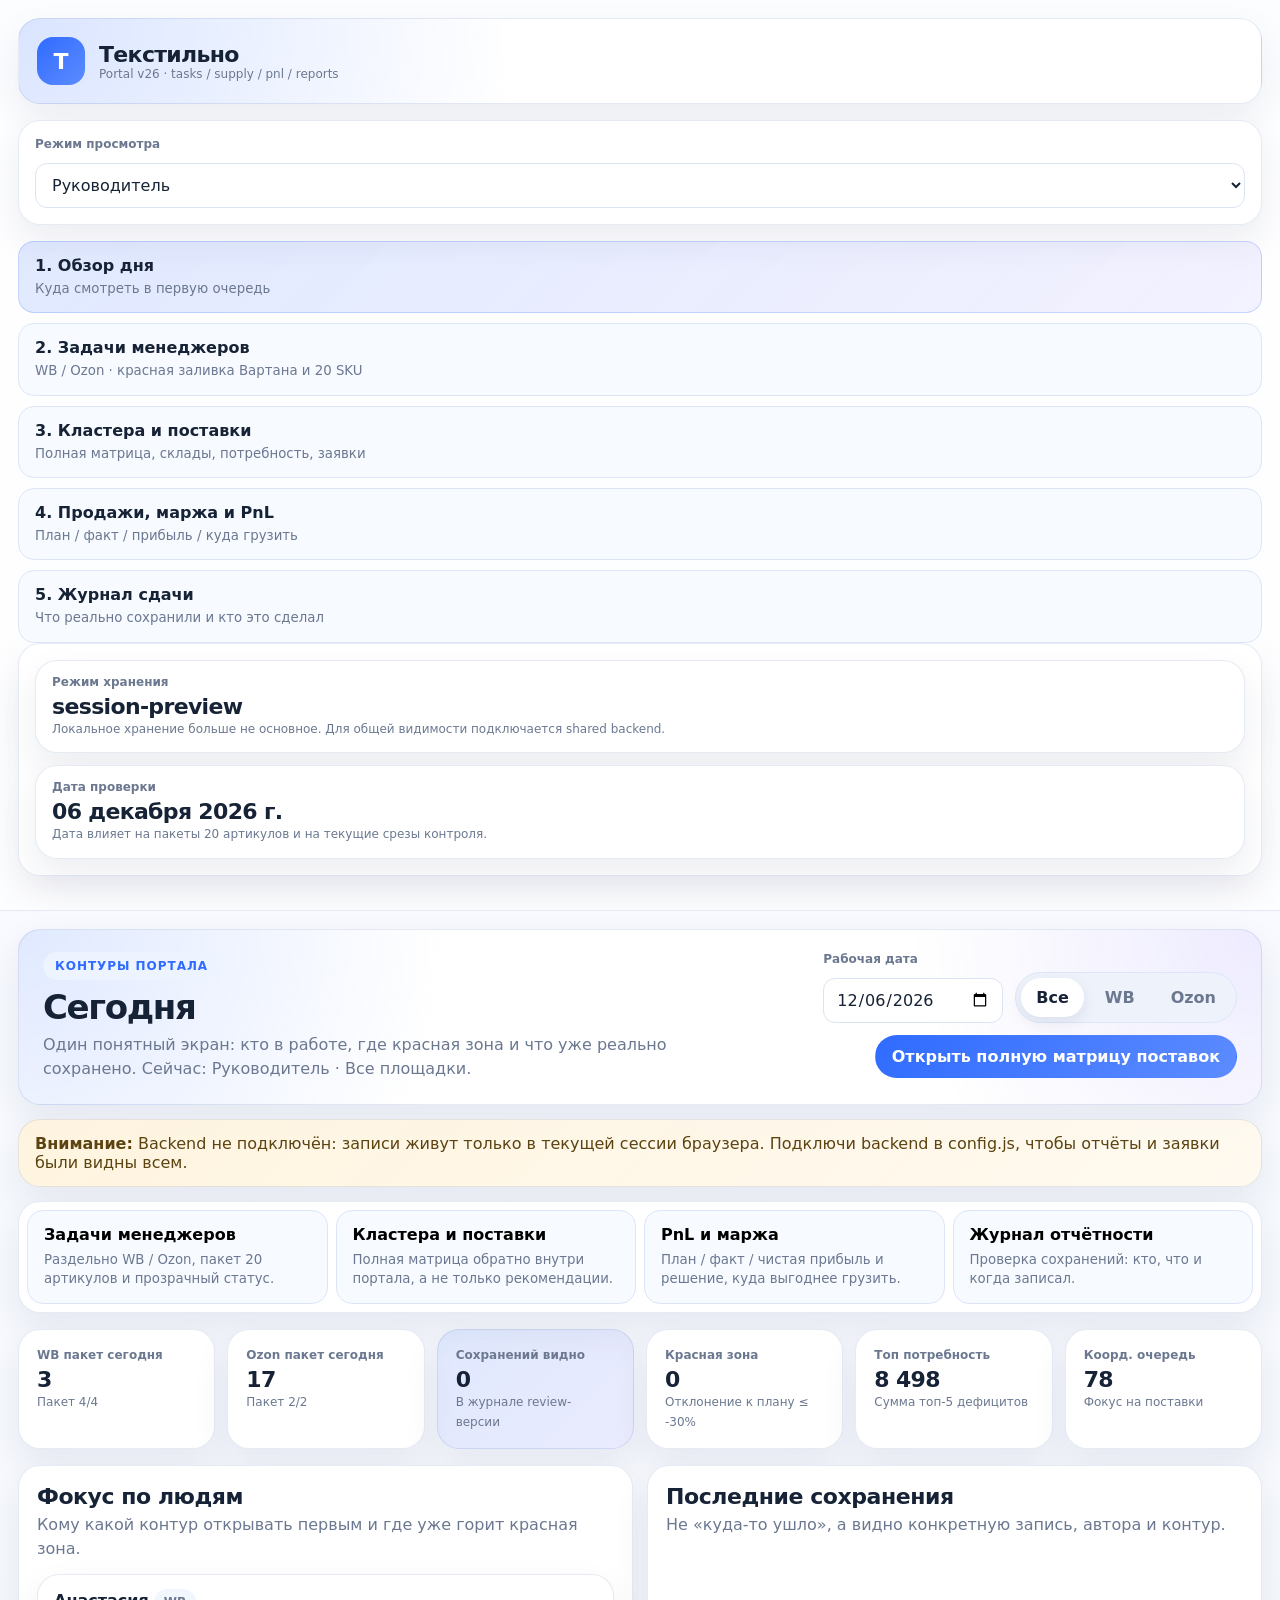
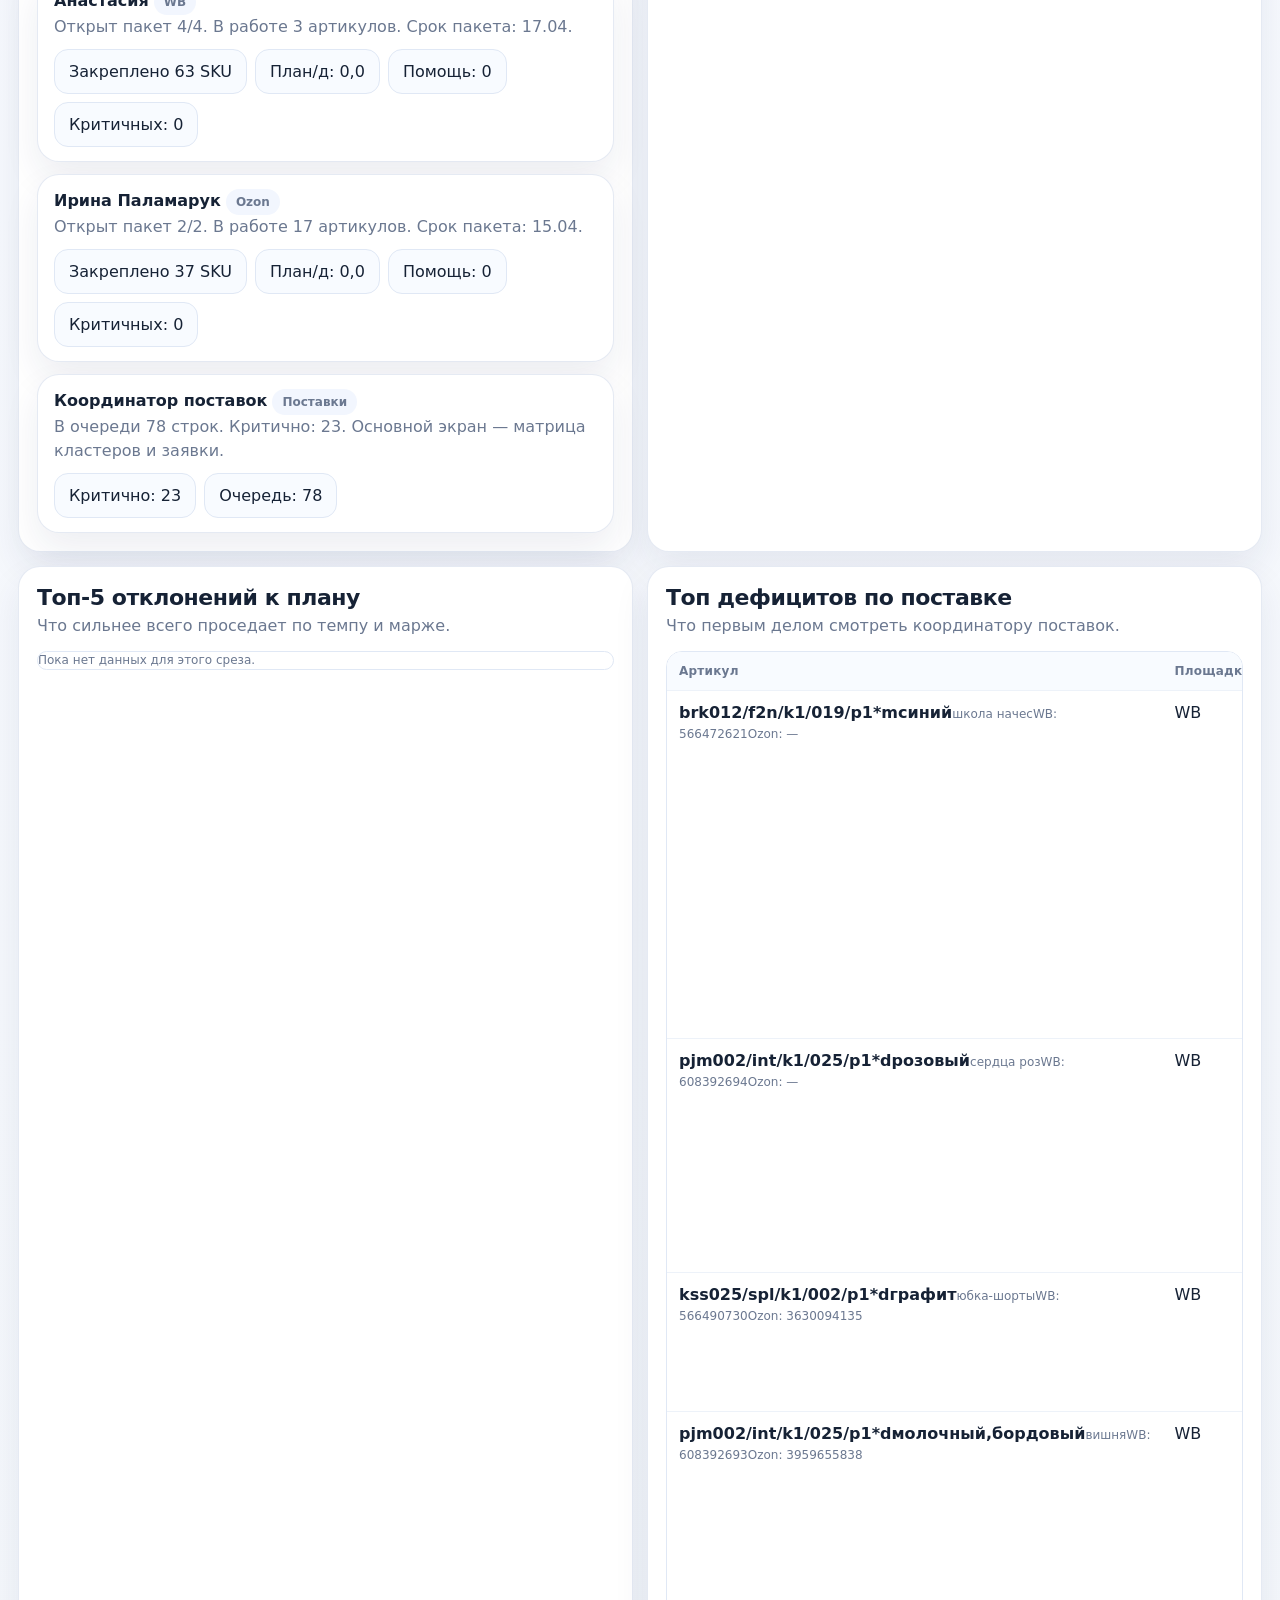
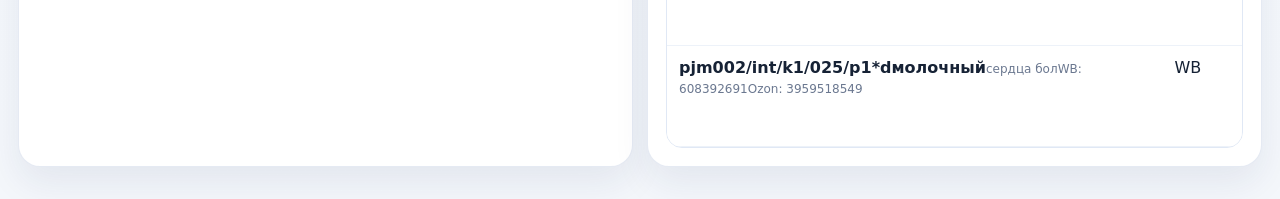
==== commit 1887c85c: "Add files via upload" ====
--- a/index.html
+++ b/index.html
@@ -3,7 +3,7 @@
 <head>
   <meta charset="UTF-8" />
   <meta name="viewport" content="width=device-width, initial-scale=1.0" />
-  <title>Текстильно · Portal v24</title>
+  <title>Текстильно · Portal v26</title>
   <meta name="description" content="Портал Текстильно: задачи менеджеров, кластера и поставки, продажи, PnL и журнал сдачи." />
   <link rel="stylesheet" href="portal.css" />
   <script src="config.js"></script>
@@ -17,7 +17,7 @@
         <div class="brand-mark">Т</div>
         <div>
           <div class="brand-name">Текстильно</div>
-          <div class="brand-sub">Portal v24 · tasks / supply / pnl / reports</div>
+          <div class="brand-sub">Portal v26 · tasks / supply / pnl / reports</div>
         </div>
       </div>
 
@@ -35,7 +35,7 @@
 
       <nav class="main-nav" id="mainNav">
         <button class="nav-link active" data-view="dashboard"><span>1. Обзор дня</span><small>Куда смотреть в первую очередь</small></button>
-        <button class="nav-link" data-view="tasks"><span>2. Задачи менеджеров</span><small>WB / Ozon · фиксированные 20 SKU</small></button>
+        <button class="nav-link" data-view="tasks"><span>2. Задачи менеджеров</span><small>WB / Ozon · красная заливка Вартана и 20 SKU</small></button>
         <button class="nav-link" data-view="supply"><span>3. Кластера и поставки</span><small>Полная матрица, склады, потребность, заявки</small></button>
         <button class="nav-link" data-view="control"><span>4. Продажи, маржа и PnL</span><small>План / факт / прибыль / куда грузить</small></button>
         <button class="nav-link" data-view="reports"><span>5. Журнал сдачи</span><small>Что реально сохранили и кто это сделал</small></button>
@@ -60,7 +60,7 @@
         <div>
           <div class="eyebrow">Контуры портала</div>
           <h1 id="pageTitle">Обзор дня</h1>
-          <p id="pageSubtitle">Один портал без каши: задачи, поставки, продажи, PnL и журнал сдачи.</p>
+          <p id="pageSubtitle">Один портал без каши: фокус-артикулы менеджеров, поставки, продажи, PnL и журнал сдачи.</p>
         </div>
         <div class="topbar-actions">
           <label class="field compact">
--- a/portal.css
+++ b/portal.css
@@ -561,3 +561,87 @@
     min-width: 0;
   }
 }
+
+
+.task-head-grid {
+  display: flex;
+  justify-content: space-between;
+  gap: 16px;
+  align-items: flex-start;
+  flex-wrap: wrap;
+}
+.task-meta-chips,
+.task-chip-row,
+.manager-notes-list {
+  display: flex;
+  gap: 8px;
+  flex-wrap: wrap;
+}
+.tag-chip,
+.task-mini-chip,
+.signal-pill,
+.note-pill {
+  display: inline-flex;
+  align-items: center;
+  border-radius: 999px;
+  padding: 6px 10px;
+  font-size: 12px;
+  font-weight: 700;
+  line-height: 1.2;
+}
+.tag-chip {
+  background: #eef4ff;
+  color: #22458f;
+  border: 1px solid #d8e6ff;
+}
+.tag-chip.danger,
+.note-pill.danger {
+  background: #ffe8e8;
+  color: #9c1d1d;
+  border: 1px solid #ffd0d0;
+}
+.note-pill {
+  background: #fff4dd;
+  color: #8a5a00;
+  border: 1px solid #f4d499;
+}
+.signal-pill {
+  background: #ffe8e8;
+  color: #9c1d1d;
+  border: 1px solid #ffcece;
+}
+.task-mini-chip {
+  background: #f4f7fb;
+  color: #546175;
+  border: 1px solid #dfe7f5;
+  padding: 5px 8px;
+}
+.sprint-grid {
+  display: grid;
+  grid-template-columns: repeat(auto-fit, minmax(180px, 1fr));
+  gap: 10px;
+  margin-top: 12px;
+}
+.sprint-step {
+  border: 1px solid #e1e8f5;
+  border-radius: 14px;
+  background: #f8fbff;
+  padding: 12px;
+}
+.sprint-step strong {
+  display: block;
+  margin-bottom: 6px;
+  font-size: 13px;
+}
+.sprint-step span {
+  display: block;
+  color: var(--muted);
+  font-size: 12px;
+  line-height: 1.45;
+}
+.tasks-focus-table td:nth-child(10) {
+  min-width: 280px;
+}
+.tasks-focus-table td:nth-child(9) {
+  min-width: 110px;
+}
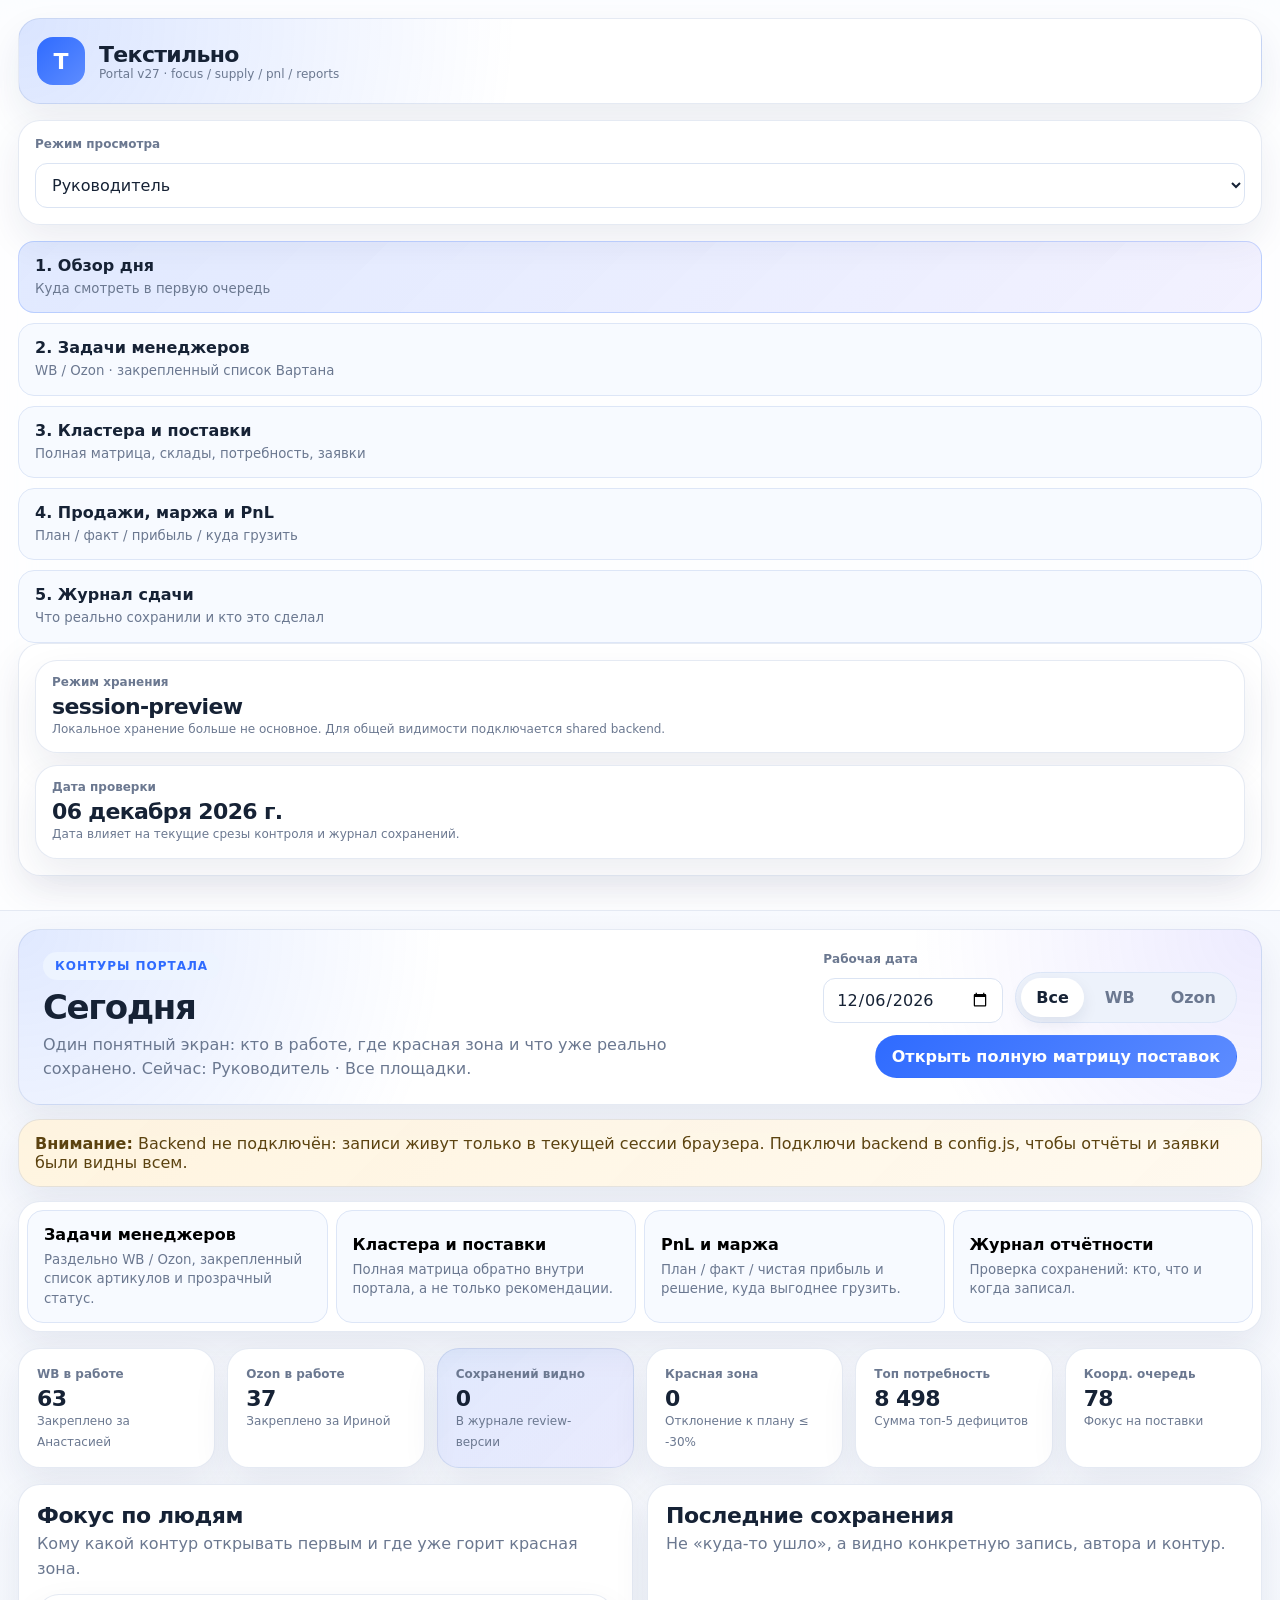
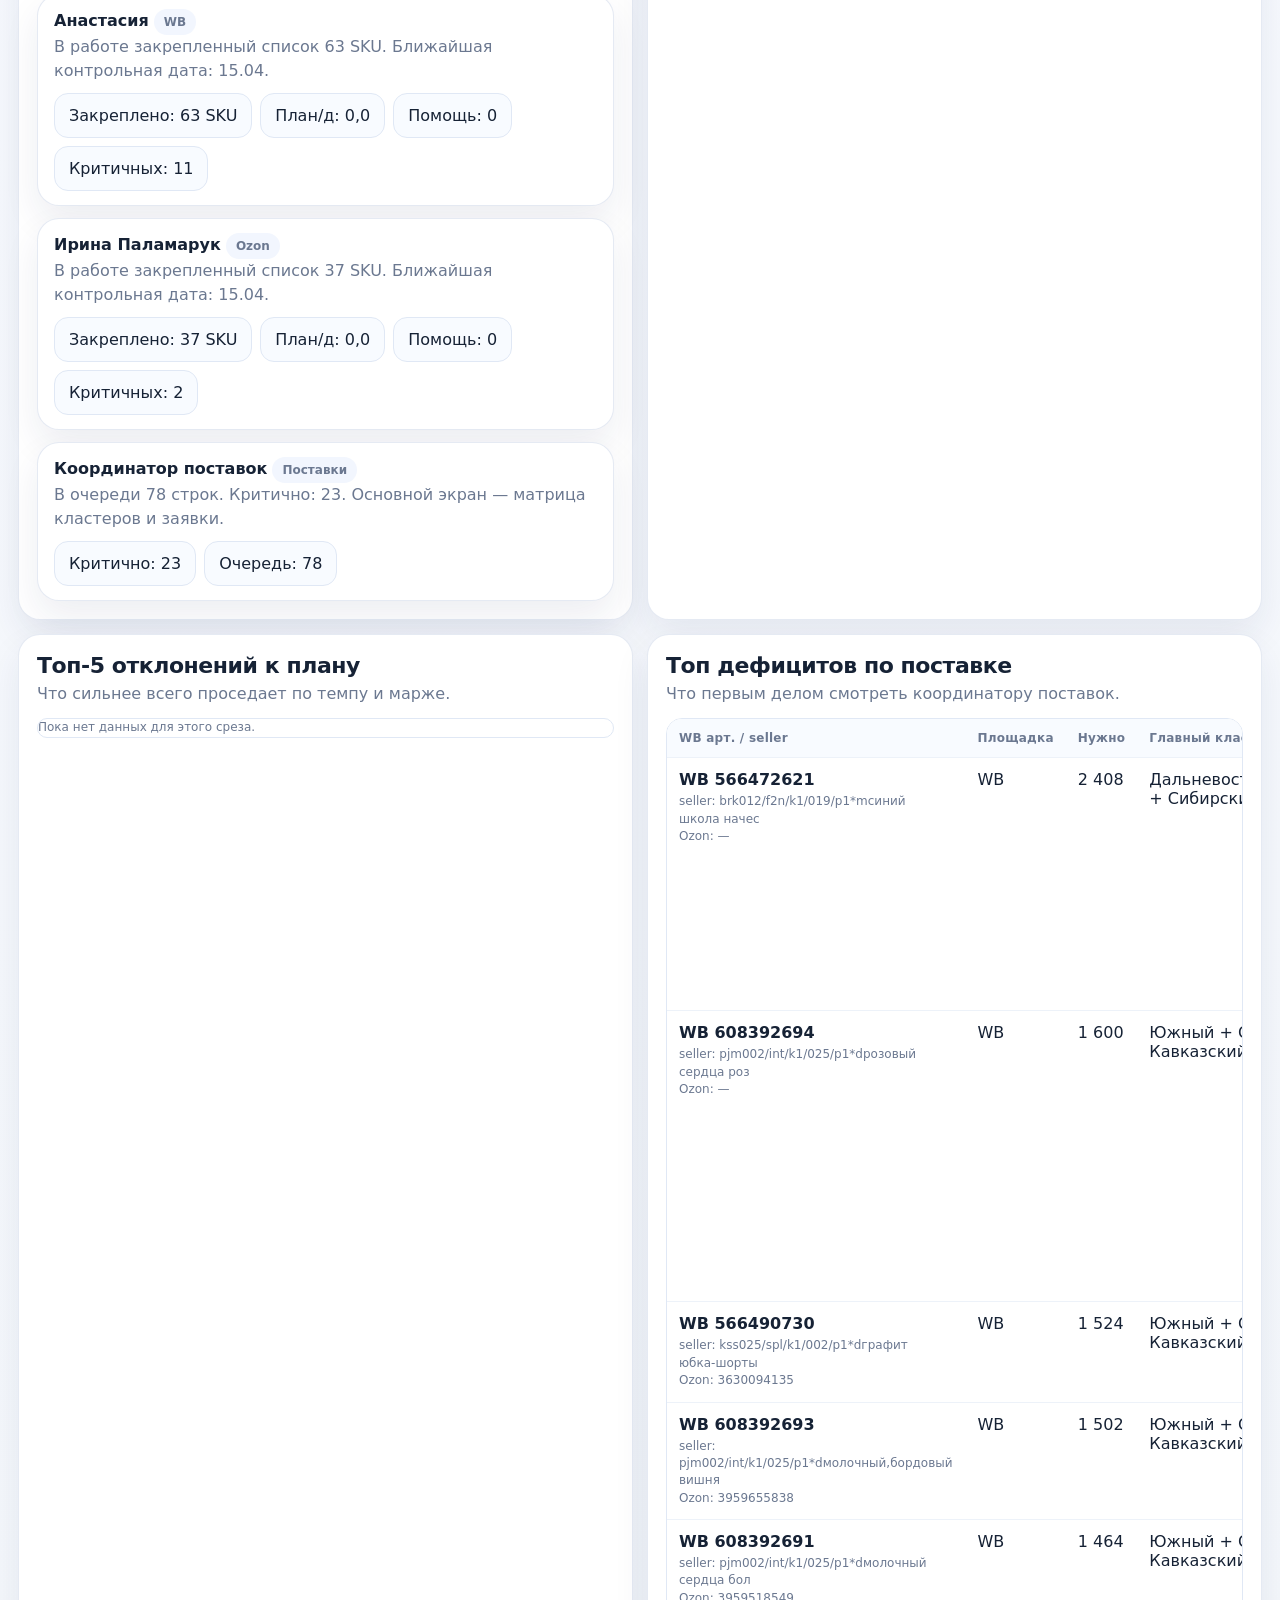
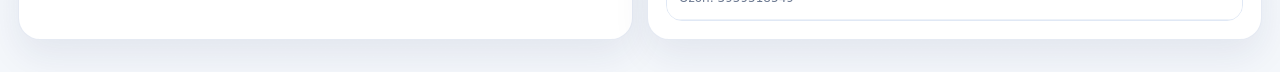
==== commit 993ca3e2: "Add files via upload" ====
--- a/index.html
+++ b/index.html
@@ -17,7 +17,7 @@
         <div class="brand-mark">Т</div>
         <div>
           <div class="brand-name">Текстильно</div>
-          <div class="brand-sub">Portal v26 · tasks / supply / pnl / reports</div>
+          <div class="brand-sub">Portal v27 · focus / supply / pnl / reports</div>
         </div>
       </div>
 
@@ -35,7 +35,7 @@
 
       <nav class="main-nav" id="mainNav">
         <button class="nav-link active" data-view="dashboard"><span>1. Обзор дня</span><small>Куда смотреть в первую очередь</small></button>
-        <button class="nav-link" data-view="tasks"><span>2. Задачи менеджеров</span><small>WB / Ozon · красная заливка Вартана и 20 SKU</small></button>
+        <button class="nav-link" data-view="tasks"><span>2. Задачи менеджеров</span><small>WB / Ozon · закрепленный список Вартана</small></button>
         <button class="nav-link" data-view="supply"><span>3. Кластера и поставки</span><small>Полная матрица, склады, потребность, заявки</small></button>
         <button class="nav-link" data-view="control"><span>4. Продажи, маржа и PnL</span><small>План / факт / прибыль / куда грузить</small></button>
         <button class="nav-link" data-view="reports"><span>5. Журнал сдачи</span><small>Что реально сохранили и кто это сделал</small></button>
@@ -50,7 +50,7 @@
         <article class="mini-card">
           <span>Дата проверки</span>
           <strong id="currentDateLabel">—</strong>
-          <small>Дата влияет на пакеты 20 артикулов и на текущие срезы контроля.</small>
+          <small>Дата влияет на текущие срезы контроля и журнал сохранений.</small>
         </article>
       </section>
     </aside>
@@ -60,7 +60,7 @@
         <div>
           <div class="eyebrow">Контуры портала</div>
           <h1 id="pageTitle">Обзор дня</h1>
-          <p id="pageSubtitle">Один портал без каши: фокус-артикулы менеджеров, поставки, продажи, PnL и журнал сдачи.</p>
+          <p id="pageSubtitle">Один портал без каши: список артикулов в работе, кластера и поставки, продажи, маржа/PnL и журнал сдачи.</p>
         </div>
         <div class="topbar-actions">
           <label class="field compact">
@@ -83,7 +83,7 @@
       <section class="contour-strip" id="contourStrip">
         <button class="contour-tile active" data-view="tasks" type="button">
           <strong>Задачи менеджеров</strong>
-          <small>Раздельно WB / Ozon, пакет 20 артикулов и прозрачный статус.</small>
+          <small>Раздельно WB / Ozon, закрепленный список артикулов и прозрачный статус.</small>
         </button>
         <button class="contour-tile" data-view="supply" type="button">
           <strong>Кластера и поставки</strong>
@@ -152,8 +152,8 @@
           <section class="panel panel-margin">
             <div class="panel-head panel-head-spread">
               <div>
-                <h2>Пакет задач на день</h2>
-                <p id="taskPackMeta">Фиксируем пакет по 20 артикулов. Менеджер отмечает только статус и комментарий.</p>
+                <h2>Список артикулов в работе</h2>
+                <p id="taskPackMeta">Видим весь закреплённый список по красной заливке Вартана. Менеджер отмечает только статус и комментарий.</p>
               </div>
               <div class="toolbar compact-toolbar">
                 <label class="field compact">
--- a/portal.css
+++ b/portal.css
@@ -340,7 +340,7 @@
   margin-bottom: 14px;
 }
 .supply-layout { align-items: start; }
-.control-top { align-items: start; }
+.control-top { align-items: start; grid-template-columns: minmax(0, 1.08fr) minmax(420px, .92fr); }
 .panel {
   padding: 18px;
   min-width: 0;
@@ -516,6 +516,15 @@
 .negative { color: var(--red); }
 .positive { color: var(--green); }
 
+.identity-stack strong { display:block; margin-bottom:4px; }
+.identity-stack .muted { display:block; }
+.control-top .simple-table { min-width: 760px; }
+.control-top .simple-table-wrap { overflow:auto; }
+.tasks-focus-table td:nth-child(10) { min-width: 360px; }
+.tasks-focus-table td:nth-child(12) { min-width: 220px; }
+.tasks-focus-table td:nth-child(5) { min-width: 240px; }
+
+
 @media (max-width: 1320px) {
   .portal-shell {
     grid-template-columns: 1fr;
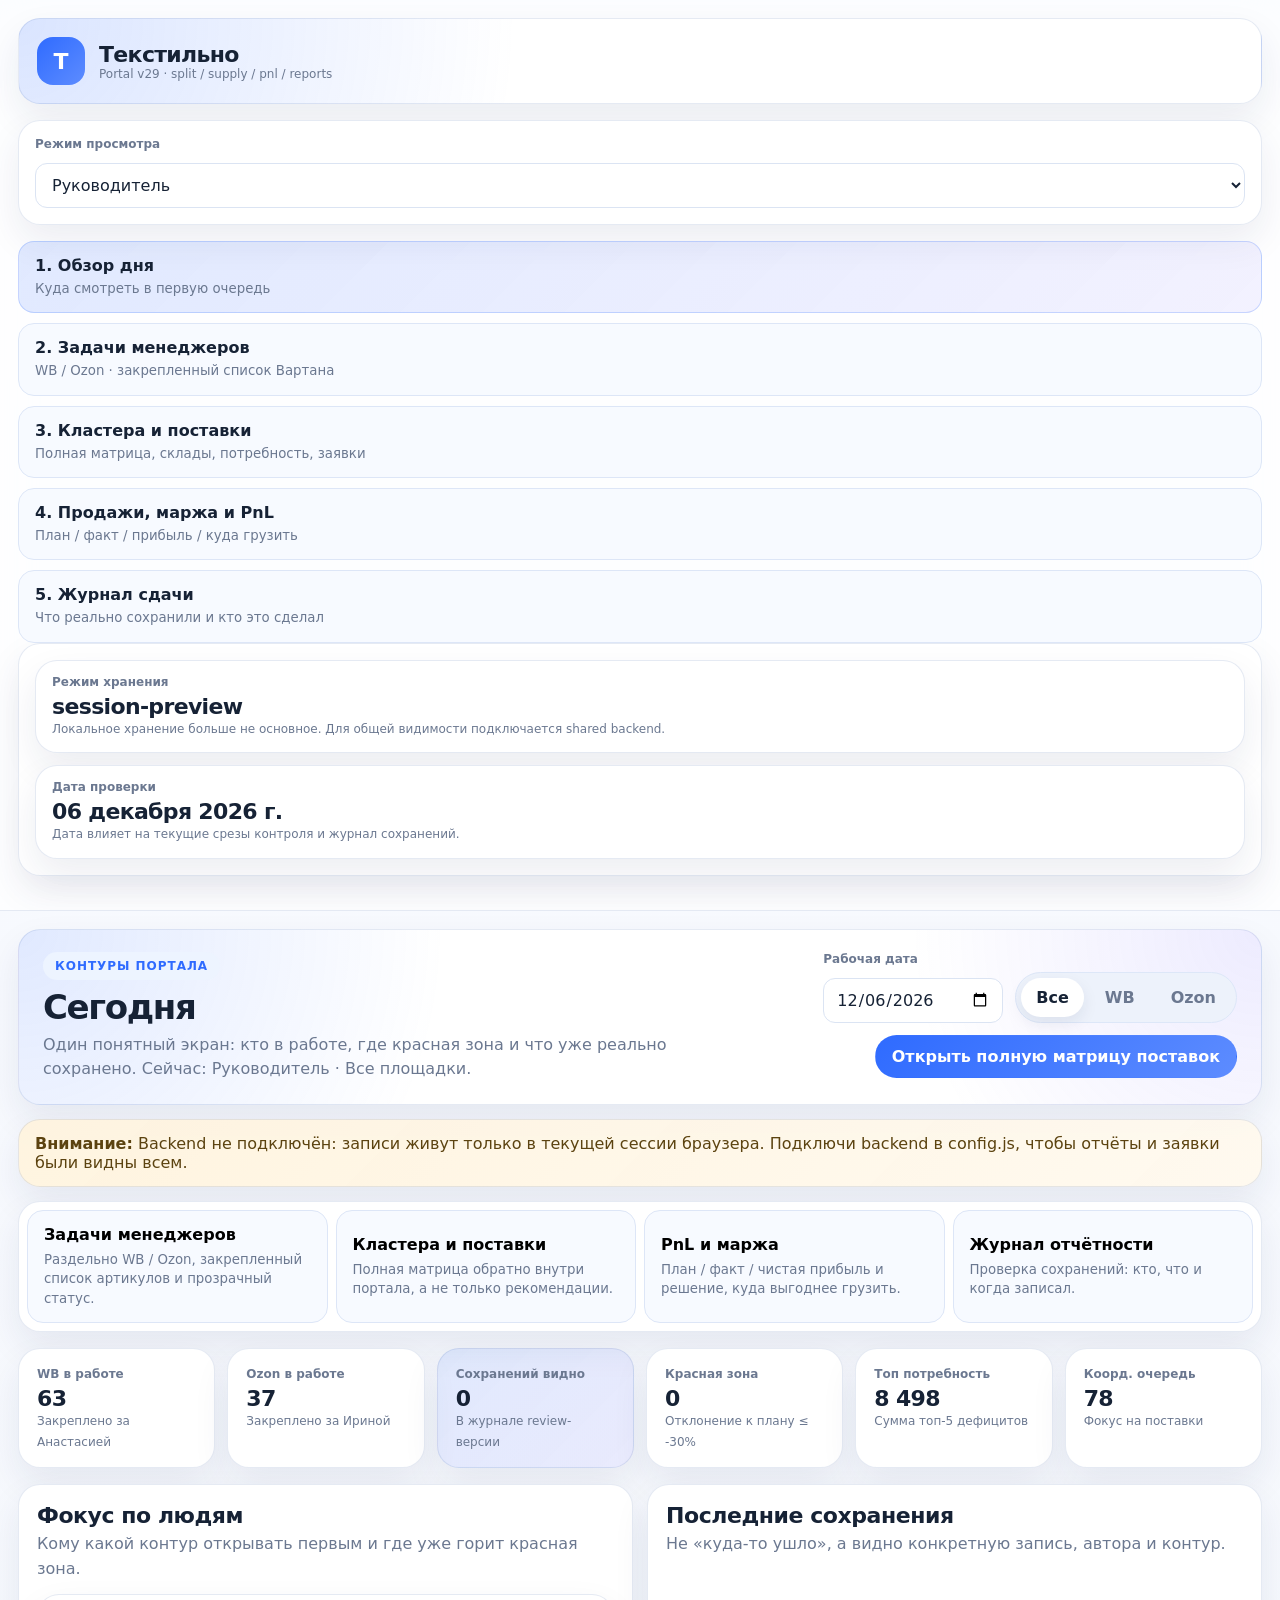
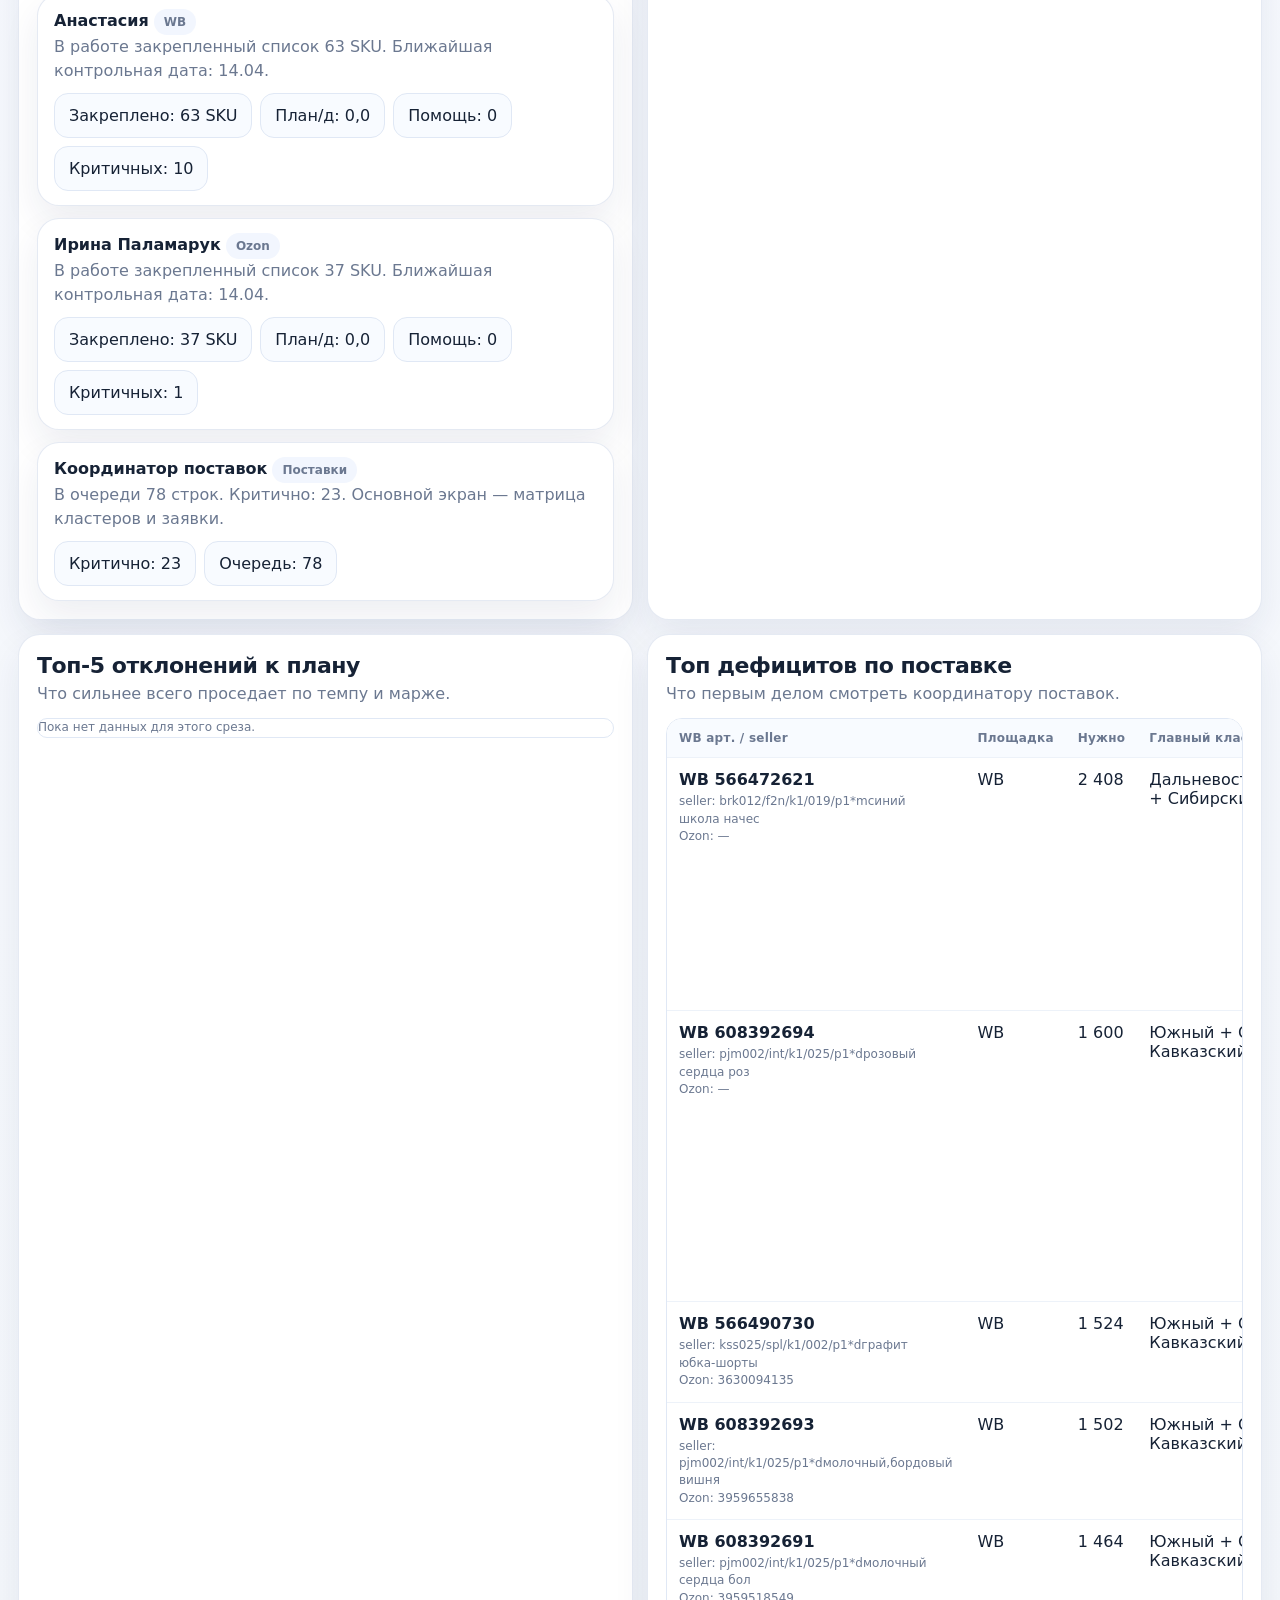
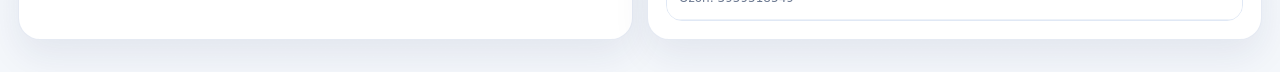
==== commit 4c6aee9a: "Add files via upload" ====
--- a/index.html
+++ b/index.html
@@ -3,7 +3,7 @@
 <head>
   <meta charset="UTF-8" />
   <meta name="viewport" content="width=device-width, initial-scale=1.0" />
-  <title>Текстильно · Portal v26</title>
+  <title>Текстильно · Portal v29</title>
   <meta name="description" content="Портал Текстильно: задачи менеджеров, кластера и поставки, продажи, PnL и журнал сдачи." />
   <link rel="stylesheet" href="portal.css" />
   <script src="config.js"></script>
@@ -17,7 +17,7 @@
         <div class="brand-mark">Т</div>
         <div>
           <div class="brand-name">Текстильно</div>
-          <div class="brand-sub">Portal v27 · focus / supply / pnl / reports</div>
+          <div class="brand-sub">Portal v29 · split / supply / pnl / reports</div>
         </div>
       </div>
 
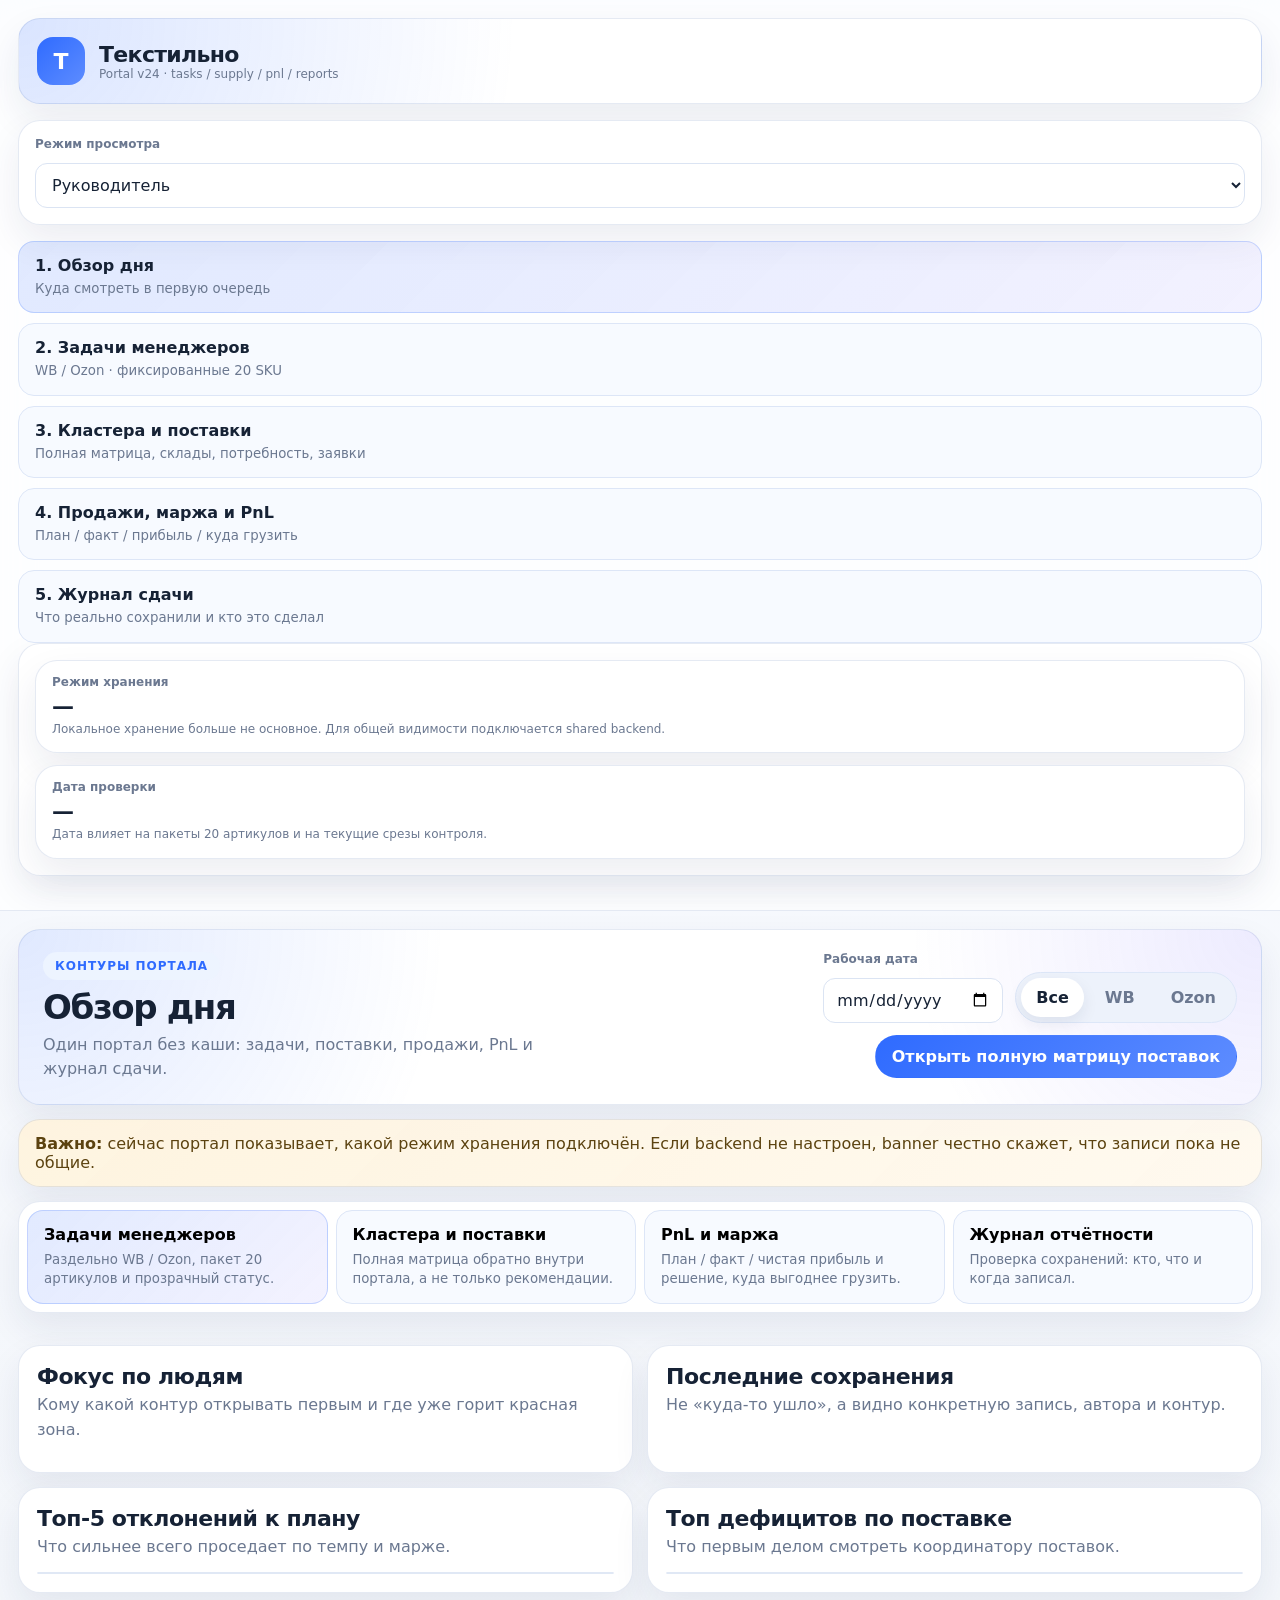
==== commit c856aee3: "Add files via upload" ====
--- a/index.html
+++ b/index.html
@@ -3,7 +3,7 @@
 <head>
   <meta charset="UTF-8" />
   <meta name="viewport" content="width=device-width, initial-scale=1.0" />
-  <title>Текстильно · Portal v29</title>
+  <title>Текстильно · Portal v24</title>
   <meta name="description" content="Портал Текстильно: задачи менеджеров, кластера и поставки, продажи, PnL и журнал сдачи." />
   <link rel="stylesheet" href="portal.css" />
   <script src="config.js"></script>
@@ -17,7 +17,7 @@
         <div class="brand-mark">Т</div>
         <div>
           <div class="brand-name">Текстильно</div>
-          <div class="brand-sub">Portal v29 · split / supply / pnl / reports</div>
+          <div class="brand-sub">Portal v24 · tasks / supply / pnl / reports</div>
         </div>
       </div>
 
@@ -35,7 +35,7 @@
 
       <nav class="main-nav" id="mainNav">
         <button class="nav-link active" data-view="dashboard"><span>1. Обзор дня</span><small>Куда смотреть в первую очередь</small></button>
-        <button class="nav-link" data-view="tasks"><span>2. Задачи менеджеров</span><small>WB / Ozon · закрепленный список Вартана</small></button>
+        <button class="nav-link" data-view="tasks"><span>2. Задачи менеджеров</span><small>WB / Ozon · фиксированные 20 SKU</small></button>
         <button class="nav-link" data-view="supply"><span>3. Кластера и поставки</span><small>Полная матрица, склады, потребность, заявки</small></button>
         <button class="nav-link" data-view="control"><span>4. Продажи, маржа и PnL</span><small>План / факт / прибыль / куда грузить</small></button>
         <button class="nav-link" data-view="reports"><span>5. Журнал сдачи</span><small>Что реально сохранили и кто это сделал</small></button>
@@ -50,7 +50,7 @@
         <article class="mini-card">
           <span>Дата проверки</span>
           <strong id="currentDateLabel">—</strong>
-          <small>Дата влияет на текущие срезы контроля и журнал сохранений.</small>
+          <small>Дата влияет на пакеты 20 артикулов и на текущие срезы контроля.</small>
         </article>
       </section>
     </aside>
@@ -60,7 +60,7 @@
         <div>
           <div class="eyebrow">Контуры портала</div>
           <h1 id="pageTitle">Обзор дня</h1>
-          <p id="pageSubtitle">Один портал без каши: список артикулов в работе, кластера и поставки, продажи, маржа/PnL и журнал сдачи.</p>
+          <p id="pageSubtitle">Один портал без каши: задачи, поставки, продажи, PnL и журнал сдачи.</p>
         </div>
         <div class="topbar-actions">
           <label class="field compact">
@@ -83,7 +83,7 @@
       <section class="contour-strip" id="contourStrip">
         <button class="contour-tile active" data-view="tasks" type="button">
           <strong>Задачи менеджеров</strong>
-          <small>Раздельно WB / Ozon, закрепленный список артикулов и прозрачный статус.</small>
+          <small>Раздельно WB / Ozon, пакет 20 артикулов и прозрачный статус.</small>
         </button>
         <button class="contour-tile" data-view="supply" type="button">
           <strong>Кластера и поставки</strong>
@@ -152,8 +152,8 @@
           <section class="panel panel-margin">
             <div class="panel-head panel-head-spread">
               <div>
-                <h2>Список артикулов в работе</h2>
-                <p id="taskPackMeta">Видим весь закреплённый список по красной заливке Вартана. Менеджер отмечает только статус и комментарий.</p>
+                <h2>Пакет задач на день</h2>
+                <p id="taskPackMeta">Фиксируем пакет по 20 артикулов. Менеджер отмечает только статус и комментарий.</p>
               </div>
               <div class="toolbar compact-toolbar">
                 <label class="field compact">
--- a/portal.css
+++ b/portal.css
@@ -340,7 +340,7 @@
   margin-bottom: 14px;
 }
 .supply-layout { align-items: start; }
-.control-top { align-items: start; grid-template-columns: minmax(0, 1.08fr) minmax(420px, .92fr); }
+.control-top { align-items: start; }
 .panel {
   padding: 18px;
   min-width: 0;
@@ -516,15 +516,6 @@
 .negative { color: var(--red); }
 .positive { color: var(--green); }
 
-.identity-stack strong { display:block; margin-bottom:4px; }
-.identity-stack .muted { display:block; }
-.control-top .simple-table { min-width: 760px; }
-.control-top .simple-table-wrap { overflow:auto; }
-.tasks-focus-table td:nth-child(10) { min-width: 360px; }
-.tasks-focus-table td:nth-child(12) { min-width: 220px; }
-.tasks-focus-table td:nth-child(5) { min-width: 240px; }
-
-
 @media (max-width: 1320px) {
   .portal-shell {
     grid-template-columns: 1fr;
@@ -570,87 +561,3 @@
     min-width: 0;
   }
 }
-
-
-.task-head-grid {
-  display: flex;
-  justify-content: space-between;
-  gap: 16px;
-  align-items: flex-start;
-  flex-wrap: wrap;
-}
-.task-meta-chips,
-.task-chip-row,
-.manager-notes-list {
-  display: flex;
-  gap: 8px;
-  flex-wrap: wrap;
-}
-.tag-chip,
-.task-mini-chip,
-.signal-pill,
-.note-pill {
-  display: inline-flex;
-  align-items: center;
-  border-radius: 999px;
-  padding: 6px 10px;
-  font-size: 12px;
-  font-weight: 700;
-  line-height: 1.2;
-}
-.tag-chip {
-  background: #eef4ff;
-  color: #22458f;
-  border: 1px solid #d8e6ff;
-}
-.tag-chip.danger,
-.note-pill.danger {
-  background: #ffe8e8;
-  color: #9c1d1d;
-  border: 1px solid #ffd0d0;
-}
-.note-pill {
-  background: #fff4dd;
-  color: #8a5a00;
-  border: 1px solid #f4d499;
-}
-.signal-pill {
-  background: #ffe8e8;
-  color: #9c1d1d;
-  border: 1px solid #ffcece;
-}
-.task-mini-chip {
-  background: #f4f7fb;
-  color: #546175;
-  border: 1px solid #dfe7f5;
-  padding: 5px 8px;
-}
-.sprint-grid {
-  display: grid;
-  grid-template-columns: repeat(auto-fit, minmax(180px, 1fr));
-  gap: 10px;
-  margin-top: 12px;
-}
-.sprint-step {
-  border: 1px solid #e1e8f5;
-  border-radius: 14px;
-  background: #f8fbff;
-  padding: 12px;
-}
-.sprint-step strong {
-  display: block;
-  margin-bottom: 6px;
-  font-size: 13px;
-}
-.sprint-step span {
-  display: block;
-  color: var(--muted);
-  font-size: 12px;
-  line-height: 1.45;
-}
-.tasks-focus-table td:nth-child(10) {
-  min-width: 280px;
-}
-.tasks-focus-table td:nth-child(9) {
-  min-width: 110px;
-}
